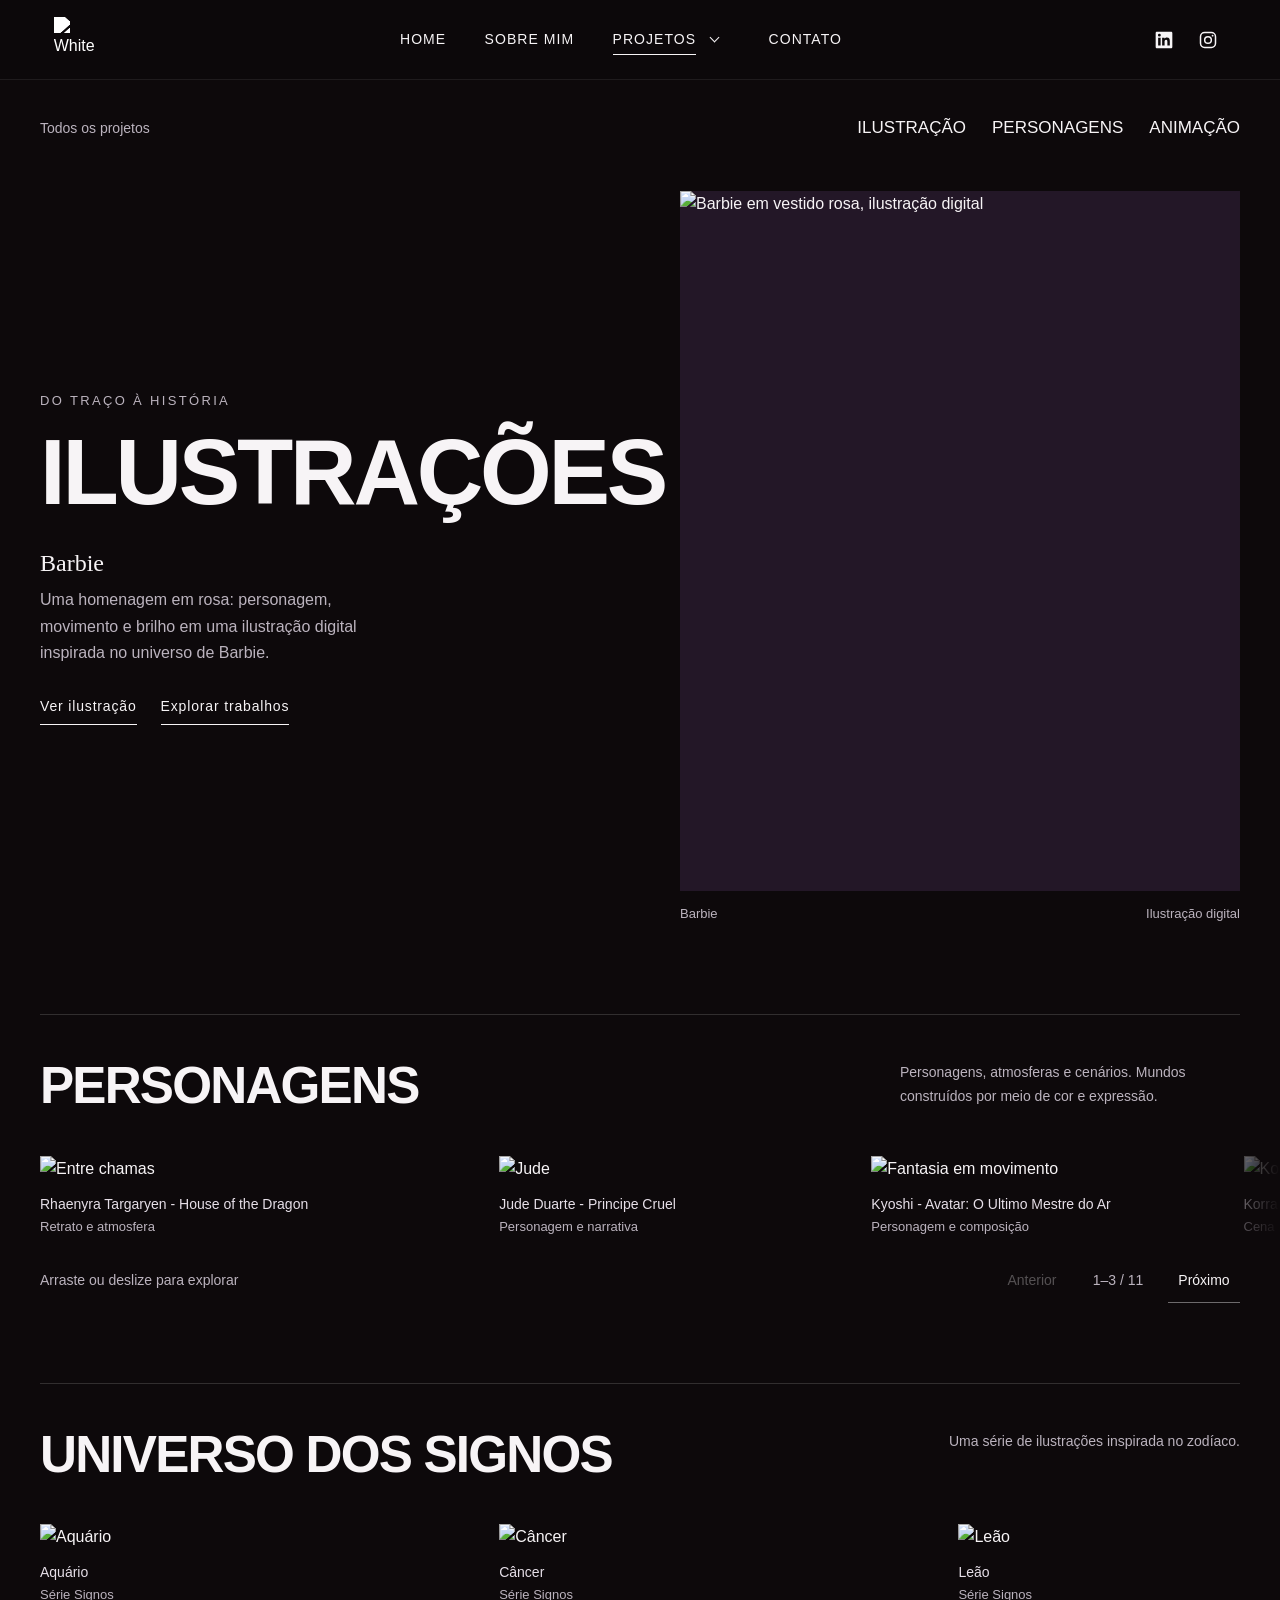
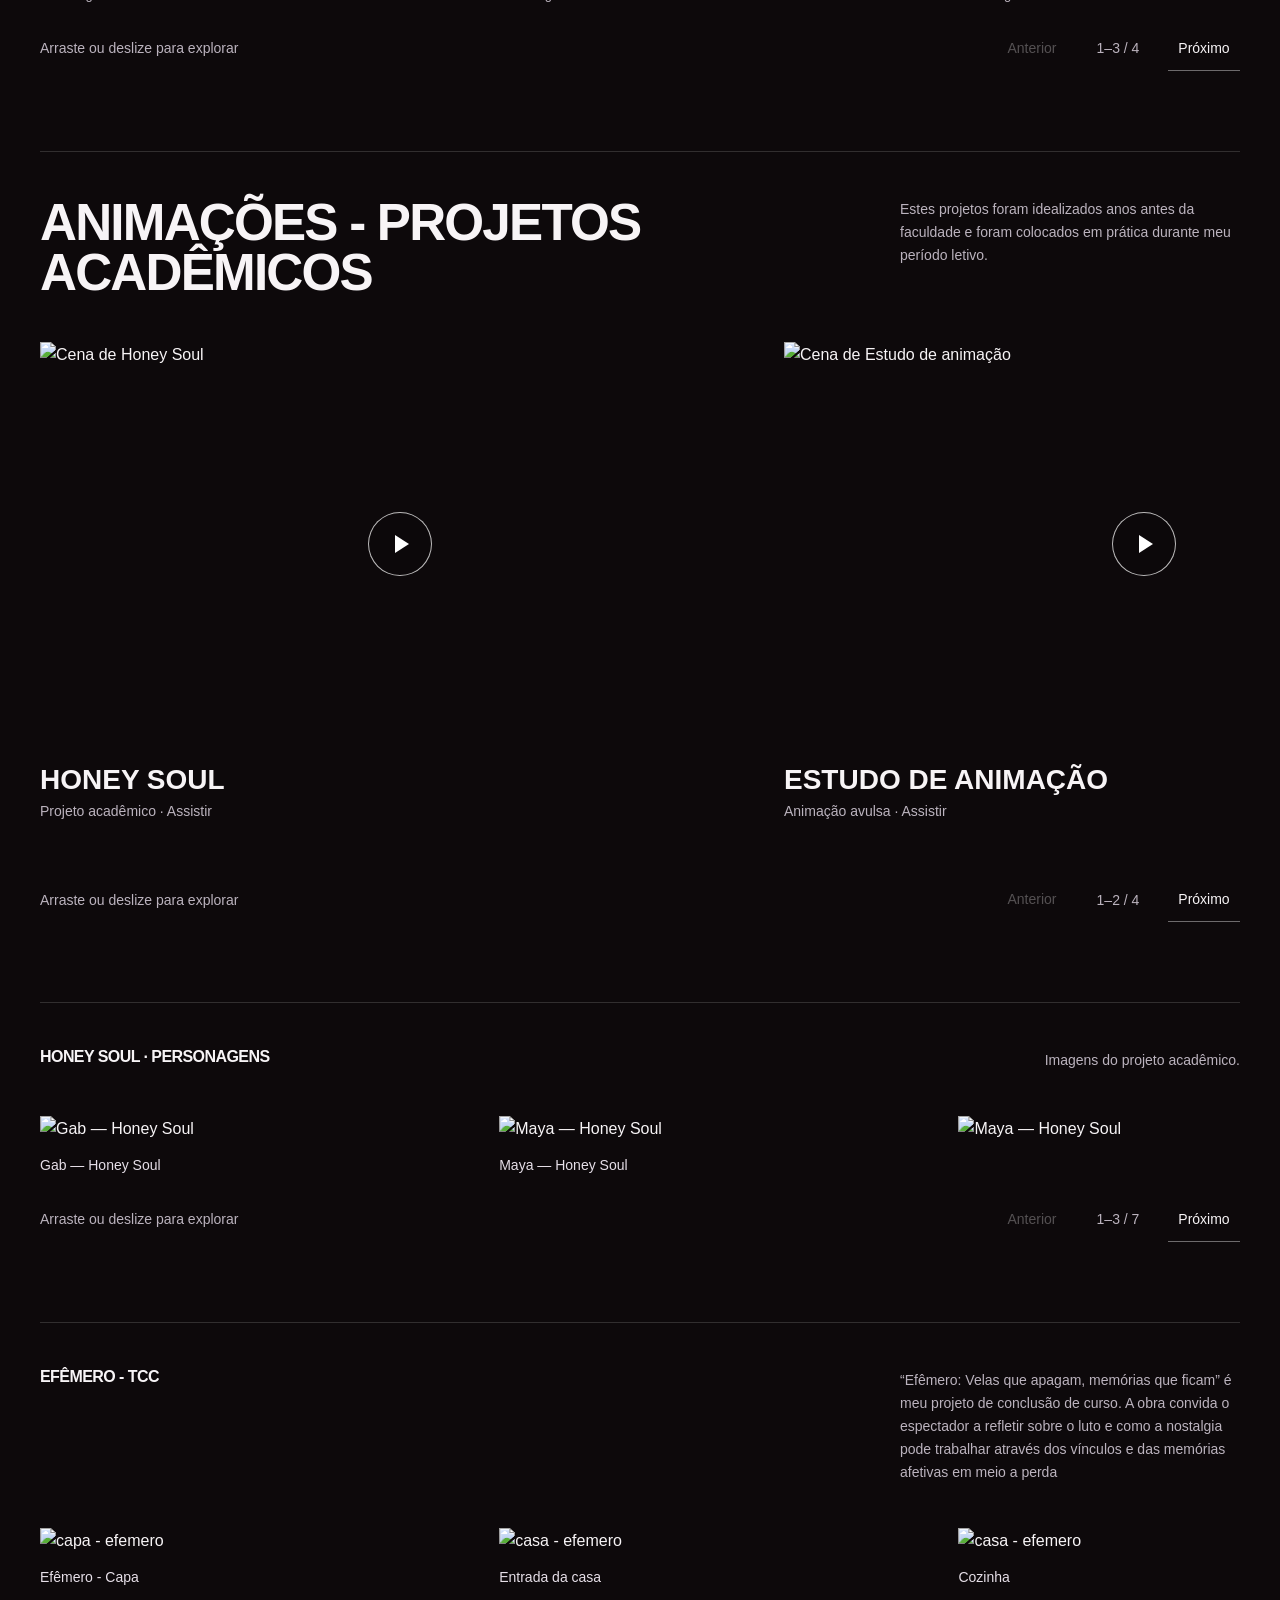
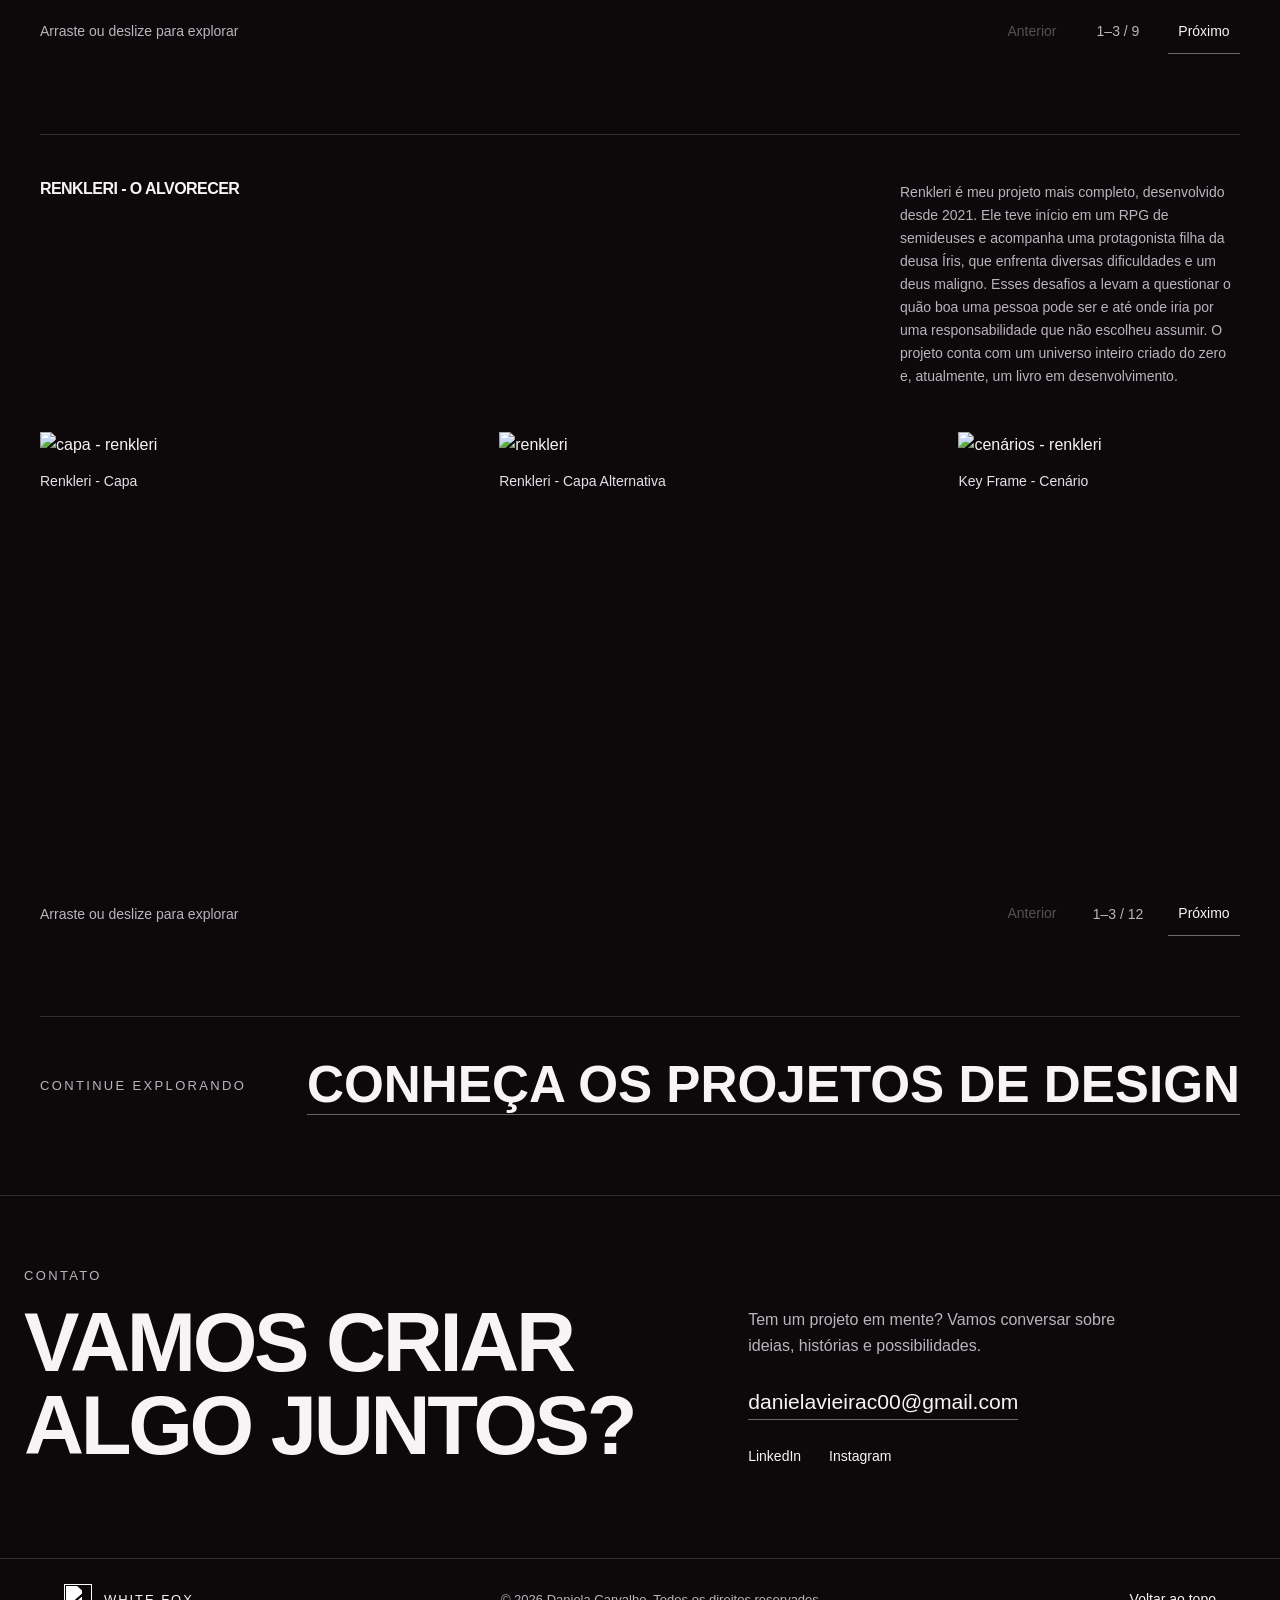
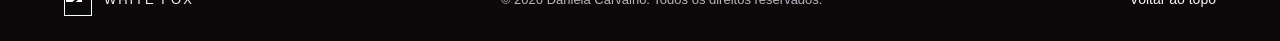
==== pages/projeto1.html @ 8c978ec8 "Add files via upload" ====
<!doctype html>
<html lang="pt-BR">
    <!-- CONFIGURAÇÕES DA PÁGINA -->
    <head>
        <meta charset="UTF-8" />
        <meta name="viewport" content="width=device-width, initial-scale=1" />
        <meta
            name="description"
            content="Ilustrações digitais, concept art, série dos signos e projetos de animação de Daniela Carvalho."
        />
        <meta name="theme-color" content="#0d090b" />
        <title>Ilustrações e animações | Daniela Carvalho — White Fox</title>
        <meta property="og:title" content="Ilustrações e animações | Daniela Carvalho" />
        <meta
            property="og:description"
            content="Ilustrações digitais, concept art, série dos signos e projetos de animação de Daniela Carvalho."
        />
        <meta property="og:type" content="website" />
        <meta property="og:image" content="../assets/img/obra-25.webp" />
        <meta property="og:locale" content="pt_BR" />
        <link rel="icon" href="../assets/icons/fox.png" type="image/png" />
        <link
            rel="preload"
            href="../assets/fonts/display.woff"
            as="font"
            type="font/woff"
            crossorigin
        />
        <link rel="stylesheet" href="../style.css?v=project-menu-1" />
        <script src="../script.js?v=project-menu-1" defer></script>
        <noscript
            ><style>
                .header {
                    opacity: 1;
                    visibility: visible;
                    transform: none;
                }
                @media (max-width: 520px) {
                    .menu-toggle {
                        display: none;
                    }
                    .nav {
                        display: flex;
                        position: static;
                        flex-direction: row;
                        gap: 12px;
                        background: transparent !important;
                        border: 0;
                        padding: 0;
                    }
                    .nav a {
                        font-size: 12px;
                        width: auto;
                    }
                    .social {
                        display: none;
                    }
                }
            </style></noscript
        >
    </head>
    <body class="inner-page" id="top">
        <a href="#main" class="skip-link">Pular para o conteúdo</a>
        <!-- MENU PRINCIPAL -->
        <header class="header visible">
            <a class="logo" href="../index.html#home" aria-label="White Fox — início"
                ><img src="../assets/icons/fox.png" width="42" height="45" alt="White Fox"
            /></a>
            <button class="menu-toggle" aria-controls="main-nav" aria-expanded="false">Menu</button>
            <nav class="nav" id="main-nav" aria-label="Navegação principal">
                <a href="../index.html#home">Home</a><a href="../index.html#sobre">Sobre mim</a>
                <div class="nav-projects">
                    <div class="nav-projects-main">
                        <a href="../index.html#projetos" aria-current="true"
                            >Projetos</a
                        ><button
                            class="projects-toggle"
                            type="button"
                            aria-expanded="false"
                            aria-controls="projects-submenu"
                            aria-label="Páginas de projetos"
                        >
                            <span aria-hidden="true"></span>
                        </button>
                    </div>
                    <div class="projects-submenu" id="projects-submenu" hidden>
                        <a href="../pages/projeto1.html" aria-current="page">Ilustração</a
                        ><a href="../pages/projeto2.html">Design</a
                        ><a href="../pages/projeto3.html">Fotografia</a
                        ><a href="../pages/projeto4.html">Mascotes</a>
                    </div>
                </div>
                <a href="../index.html#contato">Contato</a>
            </nav>
            <div class="social">
                <a
                    href="https://www.linkedin.com/in/daniela-carvalho-a021b6196/"
                    target="_blank"
                    rel="noopener noreferrer"
                    aria-label="LinkedIn de Daniela Carvalho (nova aba)"
                    ><svg viewBox="0 0 24 24" aria-hidden="true">
                        <path
                            d="M20.45 2H3.55C2.69 2 2 2.68 2 3.52v16.96C2 21.32 2.69 22 3.55 22h16.9c.86 0 1.55-.68 1.55-1.52V3.52C22 2.68 21.31 2 20.45 2ZM7.93 18.74H4.98V9.2h2.95v9.54ZM6.45 7.9a1.71 1.71 0 1 1 0-3.42 1.71 1.71 0 0 1 0 3.42ZM19 18.74h-2.95V14.1c0-1.11-.02-2.54-1.55-2.54-1.55 0-1.79 1.21-1.79 2.46v4.72H9.76V9.2h2.83v1.3h.04c.39-.74 1.36-1.53 2.8-1.53 2.99 0 3.55 1.97 3.55 4.53v5.24Z"
                        /></svg></a
                ><a
                    href="https://www.instagram.com/white_foxd/"
                    target="_blank"
                    rel="noopener noreferrer"
                    aria-label="Instagram White Fox (nova aba)"
                    ><svg viewBox="0 0 24 24" aria-hidden="true">
                        <rect
                            x="3"
                            y="3"
                            width="18"
                            height="18"
                            rx="5"
                            fill="none"
                            stroke="currentColor"
                            stroke-width="1.8"
                        />
                        <circle
                            cx="12"
                            cy="12"
                            r="4"
                            fill="none"
                            stroke="currentColor"
                            stroke-width="1.8"
                        />
                        <circle cx="17.5" cy="6.8" r="1.1" /></svg
                ></a>
            </div>
        </header>

        <!-- CONTEÚDO DA PÁGINA -->
        <main id="main">
            <div class="page-shell">
                <div class="page-top">
                    <a class="back-link" href="../index.html#projetos">Todos os projetos</a>
                    <nav class="category-nav" aria-label="Nesta página">
                        <a href="#ilustracoes">Ilustração</a><a href="#concept-art">Personagens</a
                        ><a href="#animacoes">Animação</a>
                    </nav>
                </div>
                <section class="feature" id="ilustracoes" aria-labelledby="illustration-heading">
                    <div class="feature-copy">
                        <p class="eyebrow">Do traço à história</p>
                        <h1 class="display" id="illustration-heading">Ilustrações</h1>
                        <h2>Barbie</h2>
                        <p>
                            Uma homenagem em rosa: personagem, movimento e brilho em uma ilustração
                            digital inspirada no universo de Barbie.
                        </p>
                        <a
                            class="text-link"
                            href="../assets/img/obra-25.webp"
                            data-gallery="featured"
                            data-title="Barbie — Ilustração digital"
                            >Ver ilustração</a
                        ><a class="text-link" href="#concept-art">Explorar trabalhos</a>
                    </div>
                    <div>
                        <a
                            class="feature-art image-link"
                            href="../assets/img/obra-25.webp"
                            data-gallery="featured"
                            data-title="Barbie — Ilustração digital"
                            ><img
                                src="../assets/img/obra-25.webp"
                                alt="Barbie em vestido rosa, ilustração digital"
                                width="1080"
                                height="1350"
                                loading="eager"
                                decoding="async"
                                fetchpriority="high"
                        /></a>
                        <p class="feature-caption">
                            <span>Barbie</span><span>Ilustração digital</span>
                        </p>
                    </div>
                </section>
                <section class="work-section" id="concept-art" aria-labelledby="concept-heading">
                    <div class="section-header">
                        <h2 class="display" id="concept-heading">Personagens</h2>
                        <p>
                            Personagens, atmosferas e cenários. Mundos construídos por meio de cor e
                            expressão.
                        </p>
                    </div>
                    <div class="art-grid">
                        <figure class="art-card">
                            <a
                                class="image-link"
                                href="../assets/img/obra-24.webp"
                                data-gallery="concept"
                                data-title="Entre chamas"
                                ><img
                                    src="../assets/img/obra-24.webp"
                                    alt="Entre chamas"
                                    width="1440"
                                    height="1440"
                                    loading="lazy"
                                    decoding="async"
                            /></a>
                            <figcaption>Rhaenyra Targaryen - House of the Dragon <span>Retrato e atmosfera</span></figcaption>
                        </figure>
                        <figure class="art-card">
                            <a
                                class="image-link"
                                href="../assets/img/obra-23.webp"
                                data-gallery="concept"
                                data-title="Jude"
                                ><img
                                    src="../assets/img/obra-23.webp"
                                    alt="Jude"
                                    width="1080"
                                    height="1350"
                                    loading="lazy"
                                    decoding="async"
                            /></a>
                            <figcaption>Jude Duarte - Principe Cruel<span>Personagem e narrativa</span></figcaption>
                        </figure>
                        <figure class="art-card">
                            <a
                                class="image-link"
                                href="../assets/img/obra-30.webp"
                                data-gallery="concept"
                                data-title="Fantasia em movimento"
                                ><img
                                    src="../assets/img/obra-30.webp"
                                    alt="Fantasia em movimento"
                                    width="1080"
                                    height="1350"
                                    loading="lazy"
                                    decoding="async"
                            /></a>
                            <figcaption>
                                Kyoshi - Avatar: O Ultimo Mestre do Ar<span>Personagem e composição</span>
                            </figcaption>
                        </figure>
                        <figure class="art-card">
                            <a
                                class="image-link"
                                href="../assets/img/obra-27.webp"
                                data-gallery="concept"
                                data-title="Korra"
                                ><img
                                    src="../assets/img/obra-27.webp"
                                    alt="Korra"
                                    width="2048"
                                    height="2048"
                                    loading="lazy"
                                    decoding="async"
                            /></a>
                            <figcaption>Korra - A Lenda de Korra<span>Cena e expressão</span></figcaption>
                        </figure>
                        <figure class="art-card">
                            <a
                                class="image-link"
                                href="../assets/img/obra-18.webp"
                                data-gallery="drawings"
                                data-title="Luz entre nuvens"
                                ><img
                                    src="../assets/img/obra-18.webp"
                                    alt="Luz entre nuvens"
                                    width="2480"
                                    height="3508"
                                    loading="lazy"
                                    decoding="async"
                            /></a>
                            <figcaption>Luz<span>Ilustração digital</span></figcaption>
                        </figure>
                        <figure class="art-card">
                            <a
                                class="image-link"
                                href="../assets/img/obra-19.webp"
                                data-gallery="drawings"
                                data-title="Guerreira"
                                ><img
                                    src="../assets/img/obra-19.webp"
                                    alt="Guerreira"
                                    width="1179"
                                    height="1166"
                                    loading="lazy"
                                    decoding="async"
                            /></a>
                            <figcaption>Luna<span>Ilustração digital</span></figcaption>
                        </figure>
                        <figure class="art-card">
                            <a
                                class="image-link"
                                href="../assets/img/obra-20.webp"
                                data-gallery="drawings"
                                data-title="Cores em movimento"
                                ><img
                                    src="../assets/img/obra-20.webp"
                                    alt="Cores em movimento"
                                    width="1378"
                                    height="2039"
                                    loading="lazy"
                                    decoding="async"
                            /></a>
                            <figcaption>
                                Luna - Variação<span>Ilustração digital</span>
                            </figcaption>
                        </figure>
                        </figure>
                        <figure class="art-card">
                            <a
                                class="image-link"
                                href="../assets/img/obra-22.webp"
                                data-gallery="drawings"
                                data-title="Encontro de personagens"
                                ><img
                                    src="../assets/img/obra-22.webp"
                                    alt="Encontro de personagens"
                                    width="1080"
                                    height="1350"
                                    loading="lazy"
                                    decoding="async"
                            /></a>
                            <figcaption>
                                Universo Pokemon<span>Ilustração digital</span>
                            </figcaption>
                        </figure>
                        <figure class="art-card">
                            <a
                                class="image-link"
                                href="../assets/img/obra-26.webp"
                                data-gallery="drawings"
                                data-title="Retrato em fantasia"
                                ><img
                                    src="../assets/img/obra-26.webp"
                                    alt="Retrato em fantasia"
                                    width="2480"
                                    height="3508"
                                    loading="lazy"
                                    decoding="async"
                            /></a>
                            <figcaption>
                                Capa para livro<span>Ilustração digital</span>
                            </figcaption>
                        </figure>
                        <figure class="art-card">
                            <a
                                class="image-link"
                                href="../assets/img/obra-28.webp"
                                data-gallery="drawings"
                                data-title="Miguel"
                                ><img
                                    src="../assets/img/obra-28.webp"
                                    alt="Miguel"
                                    width="1080"
                                    height="1350"
                                    loading="lazy"
                                    decoding="async"
                            /></a>
                            <figcaption>Miguel Ohara - SpiderVerse<span>Ilustração digital</span></figcaption>
                        </figure>
                        <figure class="art-card">
                            <a
                                class="image-link"
                                href="../assets/img/obra-29.webp"
                                data-gallery="drawings"
                                data-title="Punk"
                                ><img
                                    src="../assets/img/obra-29.webp"
                                    alt="Punk"
                                    width="1080"
                                    height="1350"
                                    loading="lazy"
                                    decoding="async"
                            /></a>
                            <figcaption>Spider-Punk - SpiderVerse<span>Ilustração digital</span></figcaption>
                        </figure>
                    </div>
                </section>
                <section class="work-section" aria-labelledby="signs-heading">
                    <div class="section-header">
                        <h2 class="display" id="signs-heading">Universo dos signos</h2>
                        <p>Uma série de ilustrações inspirada no zodíaco.</p>
                    </div>
                    <div class="art-grid">
                        <figure class="art-card">
                            <a
                                class="image-link"
                                href="../assets/img/obra-54.webp"
                                data-gallery="signs"
                                data-title="Aquário"
                                ><img
                                    src="../assets/img/obra-54.webp"
                                    alt="Aquário"
                                    width="2048"
                                    height="2048"
                                    loading="lazy"
                                    decoding="async"
                            /></a>
                            <figcaption>Aquário<span>Série Signos</span></figcaption>
                        </figure>
                        <figure class="art-card">
                            <a
                                class="image-link"
                                href="../assets/img/obra-55.webp"
                                data-gallery="signs"
                                data-title="Câncer"
                                ><img
                                    src="../assets/img/obra-55.webp"
                                    alt="Câncer"
                                    width="2048"
                                    height="2048"
                                    loading="lazy"
                                    decoding="async"
                            /></a>
                            <figcaption>Câncer<span>Série Signos</span></figcaption>
                        </figure>
                        <figure class="art-card">
                            <a
                                class="image-link"
                                href="../assets/img/obra-56.webp"
                                data-gallery="signs"
                                data-title="Leão"
                                ><img
                                    src="../assets/img/obra-56.webp"
                                    alt="Leão"
                                    width="2048"
                                    height="2048"
                                    loading="lazy"
                                    decoding="async"
                            /></a>
                            <figcaption>Leão<span>Série Signos</span></figcaption>
                        </figure>
                        <figure class="art-card">
                            <a
                                class="image-link"
                                href="../assets/img/obra-57.webp"
                                data-gallery="signs"
                                data-title="Virgem"
                                ><img
                                    src="../assets/img/obra-57.webp"
                                    alt="Virgem"
                                    width="1024"
                                    height="1024"
                                    loading="lazy"
                                    decoding="async"
                            /></a>
                            <figcaption>Virgem<span>Série Signos</span></figcaption>
                        </figure>
                    </div>
                </section>
                <section class="work-section" id="animacoes" aria-labelledby="animation-heading">
                    <div class="section-header">
                        <h2 class="display" id="animation-heading">Animações - Projetos acadêmicos</h2>
                        <p>Estes projetos foram idealizados anos antes da faculdade e foram colocados em prática
                        durante meu período letivo.</p>
                    </div>
                    <div class="video-grid">
                        <a
                            class="video-card"
                            href="../assets/video/honey-soul.mp4"
                            data-gallery="animations"
                            data-type="video"
                            data-title="Honey Soul"
                            data-poster="../assets/img/honey-soul.webp"
                            ><div class="video-thumb">
                                <img
                                    src="../assets/img/honey-soul.webp"
                                    alt="Cena de Honey Soul"
                                    loading="lazy"
                                    width="1000"
                                    height="562"
                                /><span class="play-icon" aria-hidden="true"></span>
                            </div>
                            <h3>Honey Soul</h3>
                            <p>Projeto acadêmico · Assistir</p></a
                        ><a
                            class="video-card"
                            href="../assets/video/estudo-animacao.mp4"
                            data-gallery="animations"
                            data-type="video"
                            data-title="Estudo de animação"
                            data-poster="../assets/img/estudo-animacao.webp"
                            ><div class="video-thumb">
                                <img
                                    src="../assets/img/estudo-animacao.webp"
                                    alt="Cena de Estudo de animação"
                                    loading="lazy"
                                    width="1000"
                                    height="1000"
                                /><span class="play-icon" aria-hidden="true"></span>
                            </div>
                            <h3>Estudo de animação</h3>
                            <p>Animação avulsa · Assistir</p></a
                        ><a
                            class="video-card"
                            href="../assets/video/renkleri.mp4"
                            data-gallery="animations"
                            data-type="video"
                            data-title="Renkleri"
                            data-poster="../assets/img/renkleri.webp"
                            ><div class="video-thumb">
                                <img
                                    src="../assets/img/renkleri.webp"
                                    alt="Cena de Renkleri"
                                    loading="lazy"
                                    width="1000"
                                    height="562"
                                /><span class="play-icon" aria-hidden="true"></span>
                            </div>
                            <h3>Renkleri - O Alvorecer</h3>
                            <p>Projeto acadêmico · Assistir</p></a
                        ><a
                           class="video-card"
                            href="../assets/video/Efemero.mp4"
                            data-gallery="animations"
                            data-type="video"
                            data-title="Renkleri"
                            data-poster="../assets/img/CAPA.png"
                            ><div class="video-thumb">
                                <img
                                    src="../assets/img/CAPA.png"
                                    alt="Capa Efemero"
                                    loading="lazy"
                                    width="1000"
                                    height="562"
                                /><span class="play-icon" aria-hidden="true"></span>
                            </div>
                            <h3>Efêmero - Velas que apagam, memórias que ficam.</h3>
                            <p>Projeto acadêmico - TCC · Assistir</p></a

                    </div>
                </section>
                <section class="work-section" aria-labelledby="honey-heading">
                    <div class="section-header">
                        <h class="display" id="honey-heading">Honey Soul · Personagens</h>
                        <p>Imagens do projeto acadêmico.</p>
                    </div>
                    <div class="art-grid sheets">
                        <figure class="art-card">
                            <a
                                class="image-link"
                                href="../assets/img/obra-52.webp"
                                data-gallery="honey"
                                data-title="Gab — Honey Soul"
                                ><img
                                    src="../assets/img/obra-52.webp"
                                    alt="Gab — Honey Soul"
                                    width="1024"
                                    height="1024"
                                    loading="lazy"
                                    decoding="async"
                            /></a>
                            <figcaption>Gab — Honey Soul</figcaption>
                        </figure>
                        <figure class="art-card">
                            <a
                                class="image-link"
                                href="../assets/img/obra-53.webp"
                                data-gallery="honey"
                                data-title="Maya — Honey Soul"
                                ><img
                                    src="../assets/img/obra-53.webp"
                                    alt="Maya — Honey Soul"
                                    width="1024"
                                    height="1024"
                                    loading="lazy"
                                    decoding="async"
                            /></a>
                            <figcaption>Maya — Honey Soul</figcaption>
                        </figure class="art-card">
                            <a
                                class="image-link"
                                href="../assets/img/gab_trem.gif"
                                data-gallery="honey"
                                data-title="Maya — Honey Soul"
                                ><img
                                    src="../assets/img/gab_trem.gif"
                                    alt="Maya — Honey Soul"
                                    width="1024"
                                    height="1024"
                                    loading="lazy"
                                    decoding="async"
                            /></a>
                        </figure>
                        </figure class="art-card">
                            <a
                                class="image-link"
                                href="../assets/img/gab_trem2.gif"
                                data-gallery="honey"
                                data-title="Maya — Honey Soul"
                                ><img
                                    src="../assets/img/gab_trem2.gif"
                                    alt="Maya — Honey Soul"
                                    width="1024"
                                    height="1024"
                                    loading="lazy"
                                    decoding="async"
                            /></a>
                        </figure>
                        </figure class="art-card">
                            <a
                                class="image-link"
                                href="../assets/img/maya_trem.gif"
                                data-gallery="honey"
                                data-title="Maya — Honey Soul"
                                ><img
                                    src="../assets/img/maya_trem.gif"
                                    alt="Maya — Honey Soul"
                                    width="1024"
                                    height="1024"
                                    loading="lazy"
                                    decoding="async"
                            /></a>
                        </figure></figure class="art-card">
                            <a
                                class="image-link"
                                href="../assets/img/maya_lineart.png"
                                data-gallery="honey"
                                data-title="Maya — Honey Soul"
                                ><img
                                    src="../assets/img/maya_lineart.png"
                                    alt="Maya — Honey Soul"
                                    width="1024"
                                    height="1024"
                                    loading="lazy"
                                    decoding="async"
                            /></a>
                        </figure>
                        </figure class="art-card">
                            <a
                                class="image-link"
                                href="../assets/img/gab_lineart.png"
                                data-gallery="honey"
                                data-title="Maya — Honey Soul"
                                ><img
                                    src="../assets/img/gab_lineart.png"
                                    alt="Maya — Honey Soul"
                                    width="1024"
                                    height="1024"
                                    loading="lazy"
                                    decoding="async"
                            /></a>
                        </figure>

                    </div>
                </section>
                <section class="work-section" aria-labelledby="honey-heading">
                    <div class="section-header">
                        <h class="display" id="honey-heading">Efêmero - TCC</h>
                        <p>“Efêmero: Velas que apagam, memórias que ficam” é meu projeto de
                             conclusão de curso. A obra convida o espectador a refletir sobre o luto e como a nostalgia pode trabalhar através dos vínculos e das memórias afetivas em meio a perda
                        </p>
                    </div>
                    <div class="art-grid sheets">
                        <figure class="art-card">
                            <a
                                class="image-link"
                                href="../assets/img/CAPA.png"
                                data-gallery="efemero"
                                data-title="capa - efemero"
                                ><img
                                    src="../assets/img/CAPA.png"
                                    alt="capa - efemero"
                                    width="1024"
                                    height="1024"
                                    loading="lazy"
                                    decoding="async"
                            /></a>
                            <figcaption>Efêmero - Capa</figcaption>
                        </figure>
                        <figure class="art-card">
                            <a
                                class="image-link"
                                href="../assets/img/casa1.png"
                                data-gallery="efemero"
                                data-title="casa - efemero"
                                ><img
                                    src="../assets/img/casa1.png"
                                    alt="casa - efemero"
                                    width="1024"
                                    height="1024"
                                    loading="lazy"
                                    decoding="async"
                            /></a>
                            <figcaption>Entrada da casa</figcaption>
                        </figure>

                        <figure class="art-card">
                            <a
                                class="image-link"
                                href="../assets/img/casa2.png"
                                data-gallery="efemero"
                                data-title="casa - efemero"
                                ><img
                                    src="../assets/img/casa2.png"
                                    alt="casa - efemero"
                                    width="1024"
                                    height="1024"
                                    loading="lazy"
                                    decoding="async"
                            /></a>
                            <figcaption>Cozinha</figcaption>
                        </figure>

                        <figure class="art-card">
                            <a
                                class="image-link"
                                href="../assets/img/casa3.png"
                                data-gallery="efemero"
                                data-title="casa - efemero"
                                ><img
                                    src="../assets/img/casa3.png"
                                    alt="casa - efemero"
                                    width="1024"
                                    height="1024"
                                    loading="lazy"
                                    decoding="async"
                            /></a>
                            <figcaption>Festa de aniversário</figcaption>
                        </figure>
                        <figure class="art-card">
                            <a
                                class="image-link"
                                href="../assets/img/efemero1.png"
                                data-gallery="efemero"
                                data-title="perso - efemero"
                                ><img
                                    src="../assets/img/efemero1.png"
                                    alt="perso - efemero"
                                    width="1024"
                                    height="1024"
                                    loading="lazy"
                                    decoding="async"
                            /></a>
                            <figcaption>Protagonista aos 4 anos</figcaption>
                        </figure>
                        <figure class="art-card">
                            <a
                                class="image-link"
                                href="../assets/img/efemero3.png"
                                data-gallery="efemero"
                                data-title="perso - efemero"
                                ><img
                                    src="../assets/img/efemero3.png"
                                    alt="perso - efemero"
                                    width="1024"
                                    height="1024"
                                    loading="lazy"
                                    decoding="async"
                            /></a>
                            <figcaption>Protagonista aos 16 anos</figcaption>
                        </figure>
                        <figure class="art-card">
                            <a
                                class="image-link"
                                href="../assets/img/efemero2.png"
                                data-gallery="efemero"
                                data-title="perso - efemero"
                                ><img
                                    src="../assets/img/efemero2.png"
                                    alt="perso - efemero"
                                    width="1024"
                                    height="1024"
                                    loading="lazy"
                                    decoding="async"
                            /></a>
                            <figcaption>Protagonista aos 28 anos</figcaption>
                        </figure>
                        <figure class="art-card">
                            <a
                                class="image-link"
                                href="../assets/img/efemero4.png"
                                data-gallery="efemero"
                                data-title="perso - efemero"
                                ><img
                                    src="../assets/img/efemero4.png"
                                    alt="perso - efemero"
                                    width="1024"
                                    height="1024"
                                    loading="lazy"
                                    decoding="async"
                            /></a>
                            <figcaption>Mãe do protagonista</figcaption>
                        </figure>
                        <figure class="art-card">
                            <a
                                class="image-link"
                                href="../assets/img/efemero5.png"
                                data-gallery="efemero"
                                data-title="perso - efemero"
                                ><img
                                    src="../assets/img/efemero5.png"
                                    alt="perso - efemero"
                                    width="1024"
                                    height="1024"
                                    loading="lazy"
                                    decoding="async"
                            /></a>
                            <figcaption>Esposa e filha do protagonista</figcaption>
                        </figure>

                    </div>
                </section>
                <section class="work-section" aria-labelledby="honey-heading">
                    <div class="section-header">
                        <h class="display" id="honey-heading">Renkleri -  O Alvorecer</h>
                        <p>Renkleri é meu projeto mais completo, desenvolvido desde 2021. Ele teve início em um RPG de semideuses e acompanha uma protagonista
                             filha da deusa Íris, que enfrenta diversas dificuldades e um deus maligno. Esses desafios a levam a questionar o quão boa uma
                             pessoa pode ser e até onde iria por uma responsabilidade que não escolheu assumir.
                             O projeto conta com um universo inteiro criado do zero e, atualmente, um livro em desenvolvimento.</p>
                    </div>
                    <div class="art-grid sheets">
                        <figure class="art-card">
                            <a
                                class="image-link"
                                href="../assets/img/renkleri_capa2.jpeg"
                                data-gallery="renkleri"
                                data-title="capa - renkleri"
                                ><img
                                    src="../assets/img/renkleri_capa2.jpeg"
                                    alt="capa - renkleri"
                                    width="1024"
                                    height="1024"
                                    loading="lazy"
                                    decoding="async"
                            /></a>
                            <figcaption>Renkleri - Capa</figcaption>
                        </figure>
                        <figure class="art-card">
                            <a
                                class="image-link"
                                href="../assets/img/renkleri_capa.jpeg"
                                data-gallery="renkleri"
                                data-title="casa - efemero"
                                ><img
                                    src="../assets/img/renkleri_capa.jpeg"
                                    alt="renkleri"
                                    width="1024"
                                    height="1024"
                                    loading="lazy"
                                    decoding="async"
                            /></a>
                            <figcaption>Renkleri - Capa Alternativa</figcaption>
                        </figure>

                        <figure class="art-card">
                            <a
                                class="image-link"
                                href="../assets/img/hyperion.png"
                                data-gallery="renkleri"
                                data-title="cenários - renkleri"
                                ><img
                                    src="../assets/img/hyperion.png"
                                    alt="cenários - renkleri"
                                    width="1024"
                                    height="1024"
                                    loading="lazy"
                                    decoding="async"
                            /></a>
                            <figcaption>Key Frame - Cenário</figcaption>
                        </figure>

                        <figure class="art-card">
                            <a
                                class="image-link"
                                href="../assets/img/montanhas.png"
                                data-gallery="cenários - renkleri"
                                data-title="casa - efemero"
                                ><img
                                    src="../assets/img/montanhas.png"
                                    alt="cenários - renkleri"
                                    width="1024"
                                    height="1024"
                                    loading="lazy"
                                    decoding="async"
                            /></a>
                            <figcaption>Key Frame - Cenário</figcaption>
                        </figure>
                        <figure class="art-card">
                            <a
                                class="image-link"
                                href="../assets/img/hyperion_arvore.png"
                                data-gallery="renkelri"
                                data-title="cenários - renkleri"
                                ><img
                                    src="../assets/img/hyperion_arvore.png"
                                    alt="cenários - renkleri"
                                    width="1024"
                                    height="1024"
                                    loading="lazy"
                                    decoding="async"
                            /></a>
                            <figcaption>Hyperion, a Cequoia - Renkleri</figcaption>
                        </figure>
                        <figure class="art-card">
                            <a
                                class="image-link"
                                href="../assets/img/luna_poses.jpeg"
                                data-gallery="renkleri"
                                data-title="dragao - renkleri"
                                ><img
                                    src="../assets/img/luna_poses.jpeg"
                                    alt="dragao - renkleri"
                                    width="1024"
                                    height="1024"
                                    loading="lazy"
                                    decoding="async"
                            /></a>
                            <figcaption>Prova de Fogo - Renkleri</figcaption>
                            </figure>
                        <figure class="art-card">
                            <a
                                class="video-card"
                                href="../assets/video/luna1_frame.mp4"
                                data-gallery="animations"
                                data-type="video"
                                data-title="Renkleri"
                                data-poster="../assets/img/luna1_frame.mp4"
                                ><div class="video-thumb">
                                    <img
                                        src="../assets/img/luna1_frame.png"
                                        alt="Capa Luna"
                                        loading="lazy"
                                        width="1000"
                                        height="562"
                                    /><span class="play-icon" aria-hidden="true"></span>
                                </div></a>
                            <figcaption>Key Frame - Luna</figcaption>
                        </figure>
                        <figure class="art-card">
                            <a
                                class="video-card"
                                href="../assets/video/noah1_frame.mp4"
                                data-gallery="animations"
                                data-type="video"
                                data-title="Renkleri"
                                data-poster="../assets/img/noah1_frame.mp4"
                                ><div class="video-thumb">
                                    <img
                                        src="../assets/img/noah1_frame.png"
                                        alt="Capa Luna"
                                        loading="lazy"
                                        width="1000"
                                        height="562"
                                    /><span class="play-icon" aria-hidden="true"></span>
                                </div></a>
                            <figcaption>Key Frame - Noah</figcaption>
                        </figure>
                        <figure class="art-card">
                            <a
                                class="video-card"
                                href="../assets/video/luna2_frame.mp4"
                                data-gallery="animations"
                                data-type="video"
                                data-title="Renkleri"
                                data-poster="../assets/img/luna2_frame.mp4"
                                ><div class="video-thumb">
                                    <img
                                        src="../assets/img/luna2_frame.png"
                                        alt="Capa Luna"
                                        loading="lazy"
                                        width="1000"
                                        height="562"
                                    /><span class="play-icon" aria-hidden="true"></span>
                                </div></a>
                            <figcaption>Key Frame - Kai</figcaption>
                        </figure>
                        <figure class="art-card">
                            <a
                                class="video-card"
                                href="../assets/video/maya_frame.mp4"
                                data-gallery="animations"
                                data-type="video"
                                data-title="Key Frame - Kai"
                                data-poster="../assets/img/chapeu_frame.png"
                                ><div class="video-thumb">
                                    <img
                                        src="../assets/img/chapeu_frame.png"
                                        alt="Capa de Key Frame - Kai"
                                        loading="lazy"
                                        width="1000"
                                        height="562"
                                    /><span class="play-icon" aria-hidden="true"></span>
                                </div></a>
                            <figcaption>Key Frame - Kai</figcaption>
                        </figure>
                        <figure class="art-card">
                            <a
                                class="video-card"
                                href="../assets/video/noah_luna_frame.mp4"
                                data-gallery="animations"
                                data-type="video"
                                data-title="Key Frame - Kai"
                                data-poster="../assets/img/noah_luna_frame.png"
                                ><div class="video-thumb">
                                    <img
                                        src="../assets/img/noah_luna_frame.png"
                                        alt="Capa de Key Frame - Kai"
                                        loading="lazy"
                                        width="1000"
                                        height="562"
                                    /><span class="play-icon" aria-hidden="true"></span>
                                </div></a>
                            <figcaption>Key Frame - Kai</figcaption>
                        </figure>
                        <figure class="art-card">
                            <a
                                class="video-card"
                                href="../assets/video/kai_frame.mp4"
                                data-gallery="animations"
                                data-type="video"
                                data-title="Renkleri"
                                data-poster="../assets/img/kai_frame.mp4"
                                ><div class="video-thumb">
                                    <img
                                        src="../assets/img/kai1_frame.png"
                                        alt="Capa Luna"
                                        loading="lazy"
                                        width="1000"
                                        height="562"
                                    /><span class="play-icon" aria-hidden="true"></span>
                                </div></a>
                            <figcaption>Key Frame - Kai</figcaption>
                        </figure>

                    </div>
                </section>
                <div class="next-project">
                    <p class="eyebrow">Continue explorando</p>
                    <a href="projeto2.html">Conheça os projetos de design</a>
                </div>
            </div>
            <!-- CONTATO -->
            <section class="contato" id="contato" aria-labelledby="contact-heading">
                <div class="contato-content">
                    <div>
                        <p class="eyebrow">Contato</p>
                        <h2 id="contact-heading">
                            Vamos criar<br />
                            algo juntos?
                        </h2>
                    </div>
                    <div class="contact-details">
                        <p>
                            Tem um projeto em mente? Vamos conversar sobre ideias, histórias e
                            possibilidades.
                        </p>
                        <a class="contact-email" href="mailto:danielavieirac00@gmail.com"
                            >danielavieirac00@gmail.com</a
                        >
                        <div class="contato-social">
                            <a
                                href="https://www.linkedin.com/in/daniela-carvalho-a021b6196/"
                                target="_blank"
                                rel="noopener noreferrer"
                                >LinkedIn</a
                            ><a
                                href="https://www.instagram.com/white_foxd/"
                                target="_blank"
                                rel="noopener noreferrer"
                                >Instagram</a
                            >
                        </div>
                    </div>
                </div>
            </section>
        </main>
        <!-- RODAPÉ -->
        <footer class="footer">
            <div class="footer-content">
                <a class="footer-brand" href="../index.html#home"
                    ><img src="../assets/icons/fox.png" alt="" width="28" height="32" /><span
                        >WHITE FOX</span
                    ></a
                >
                <p class="footer-copy">© 2026 Daniela Carvalho. Todos os direitos reservados.</p>
                <a class="back-top" href="#top">Voltar ao topo</a>
            </div>
        </footer>
        <!-- VISUALIZADOR DE IMAGENS E VÍDEOS -->
        <dialog class="viewer" id="media-viewer" aria-labelledby="viewer-title">
            <div class="viewer-bar">
                <h2 class="viewer-title" id="viewer-title"></h2>
                <button class="viewer-close" aria-label="Fechar visualizador" autofocus>×</button>
            </div>
            <div class="viewer-stage">
                <p class="viewer-loading" role="status" hidden>Preparando o vídeo…</p>
                <div class="viewer-error" role="alert" hidden>
                    <p>Não foi possível carregar o vídeo.</p>
                    <a class="text-link" target="_blank" rel="noopener">Abrir vídeo</a
                    ><button class="text-link viewer-retry" type="button">Tentar novamente</button>
                </div>
                <img alt="" hidden /><video
                    controls
                    playsinline
                    preload="auto"
                    hidden
                    aria-label="Reprodução da animação"
                ></video>
            </div>
            <div class="viewer-bottom">
                <button class="viewer-prev">Anterior</button
                ><span class="viewer-count" aria-live="polite"></span
                ><button class="viewer-next">Próximo</button>
            </div>
        </dialog>
    </body>
</html>
---- style.css ----
/* WHITE FOX — Daniela Carvalho. Estilos compartilhados por todas as páginas. */
@font-face {
    font-family: Fox Display;
    src: url("assets/fonts/display.woff") format("woff");
    font-style: normal;
    font-weight: 700;
    font-display: swap;
}

/* CORES E CONFIGURAÇÕES GERAIS */
:root {
    --bg: #0d090b;
    --ink: #f7f4f6;
    --muted: #bbb3be;
    --line: #ffffff26;
    --purple: #a545d4;
    --header: 80px;
    --display: "Fox Display", Impact, "Arial Narrow", sans-serif;
}
* {
    box-sizing: border-box;
    margin: 0;
    padding: 0;
}
html {
    scroll-behavior: smooth;
}
section[id] {
    scroll-margin-top: calc(var(--header) + 20px);
}
.render-filters {
    position: absolute;
    pointer-events: none;
    overflow: hidden;
}
body {
    background: var(--bg);
    color: var(--ink);
    font:
        16px/1.65 Arial,
        Helvetica,
        sans-serif;
    -webkit-font-smoothing: antialiased;
}
body.home-page {
    background-image: url("assets/img/obra-60.webp");
    background-size: 100% auto;
    background-repeat: repeat-y;
}
img,
video {
    display: block;
    max-width: 100%;
}
img {
    height: auto;
}
a {
    color: inherit;
    text-decoration: none;
}
button {
    border: 0;
    background: none;
    font: inherit;
    color: inherit;
    cursor: pointer;
}
button,
a {
    -webkit-tap-highlight-color: transparent;
}
button:disabled {
    cursor: default;
    opacity: 0.35;
}
::selection {
    background: #a545d4;
    color: #fff;
}
:focus-visible {
    outline: 2px solid #d7a5f4;
    outline-offset: 6px;
}
[hidden] {
    display: none !important;
}
.skip-link {
    position: fixed;
    top: 12px;
    left: 12px;
    padding: 12px 20px;
    z-index: 1000;
    background: #fff;
    color: #111;
    transform: translateY(-150%);
}
.skip-link:focus {
    transform: none;
}
.eyebrow {
    text-transform: uppercase;
    font-size: 13px;
    letter-spacing: 0.18em;
    line-height: 1.5;
    color: var(--muted);
}
.display {
    font-family: var(--display);
    font-weight: 700;
    text-transform: uppercase;
    line-height: 0.98;
    letter-spacing: -0.035em;
}
.text-link {
    display: inline-block;
    padding: 6px 0;
    border-bottom: 1px solid currentColor;
    font-size: 14px;
    letter-spacing: 0.06em;
    transition: color 0.2s;
}
.text-link:hover {
    color: #d7a5f4;
}

/* MENU PRINCIPAL E SUBMENU */
.header {
    height: var(--header);
    display: flex;
    align-items: center;
    justify-content: space-between;
    padding: 0 clamp(24px, 4.2vw, 72px);
    gap: 24px;
    z-index: 100;
    position: fixed;
    inset: 0 0 auto;
    background: #0d090bf2;
    border-bottom: 1px solid #ffffff14;
    backdrop-filter: blur(16px);
    opacity: 0;
    visibility: hidden;
    transform: translateY(-12px);
    transition:
        opacity 0.3s,
        transform 0.3s,
        visibility 0.3s;
}
.header.visible {
    opacity: 1;
    visibility: visible;
    transform: none;
}
.logo {
    display: flex;
    align-items: center;
    flex-shrink: 0;
}
.logo img {
    width: 42px;
    height: 45px;
    object-fit: contain;
}
.header .logo img,
.footer-brand img {
    filter: brightness(0) invert(1);
}
.nav {
    display: flex;
    gap: clamp(20px, 3vw, 48px);
    align-items: center;
    height: 100%;
}
.nav a {
    font-size: 14px;
    text-transform: uppercase;
    letter-spacing: 0.075em;
    position: relative;
    padding: 10px 0;
}
.nav a::after {
    content: "";
    position: absolute;
    bottom: 6px;
    left: 0;
    width: 100%;
    height: 1px;
    background: currentColor;
    transform: scaleX(0);
    transform-origin: left;
    transition: transform 0.2s;
}
.nav a:hover::after,
.nav a[aria-current]::after {
    transform: scaleX(1);
}
.nav-projects {
    height: 100%;
    position: relative;
    display: flex;
    align-items: center;
}
.nav-projects-main {
    display: flex;
    align-items: center;
    gap: 2px;
}
.projects-toggle {
    display: grid;
    place-items: center;
    width: 32px;
    height: 44px;
    flex-shrink: 0;
}
.projects-toggle span {
    width: 7px;
    height: 7px;
    border-right: 1px solid currentColor;
    border-bottom: 1px solid currentColor;
    transform: translateY(-2px) rotate(45deg);
    transition: transform 0.2s;
}
.projects-toggle[aria-expanded="true"] span {
    transform: translateY(2px) rotate(225deg);
}
.projects-submenu {
    position: absolute;
    top: 100%;
    left: 50%;
    transform: translateX(-50%);
    width: 236px;
    padding: 8px 0;
    background: #151016;
    border: 1px solid var(--line);
    box-shadow: 0 18px 38px #0006;
}
.projects-submenu a {
    display: flex;
    align-items: center;
    min-height: 44px;
    padding: 10px 20px;
    border-left: 2px solid transparent;
    font-size: 14px;
    text-transform: none;
    letter-spacing: 0.03em;
    white-space: nowrap;
}
.projects-submenu a::after {
    content: none;
}
.projects-submenu a:hover,
.projects-submenu a:focus-visible {
    background: #ffffff09;
    color: #d7a5f4;
}
.projects-submenu a[aria-current="page"] {
    border-left-color: #c78aeb;
    background: #a545d414;
}
.social {
    display: flex;
    gap: 8px;
}
.social a {
    display: grid;
    place-items: center;
    width: 36px;
    height: 40px;
    transition: opacity 0.2s;
}
.social a:hover {
    opacity: 0.6;
}
.social svg {
    width: 20px;
    height: 20px;
    fill: currentColor;
}
.menu-toggle {
    display: none;
    min-width: 44px;
    height: 44px;
    font-size: 14px;
    letter-spacing: 0.05em;
}

/* ABERTURA */
.hero {
    height: 100vh;
    height: 100svh;
    min-height: 650px;
    position: relative;
    overflow: hidden;
    background: #171218;
}
.hero-gallery {
    position: absolute;
    inset: 0;
    display: grid;
    grid-template-columns: repeat(5, 1fr);
    grid-template-rows: repeat(3, 1fr);
}
.gallery-item {
    overflow: hidden;
    min-height: 0;
}
.gallery-item img {
    width: 100%;
    height: 100%;
    object-fit: cover;
    filter: brightness(0.55);
    transition: transform 1s;
}
.hero-overlay {
    position: absolute;
    inset: 0;
    background: rgba(0, 0, 0, 0.35);
    pointer-events: none;
}
.hero-content {
    position: absolute;
    inset: 50% auto auto 50%;
    transform: translate(-50%, -50%);
    width: 90%;
    max-width: 1100px;
    text-align: center;
    line-height: normal;
}
.hero-label {
    font-size: 16px;
}
.hero-content h1 {
    font-family: Georgia, "Times New Roman", serif;
    font-size: clamp(60px, 8vw, 130px);
    line-height: 0.9;
    font-weight: 700;
    margin-bottom: 20px;
}
.hero-role {
    display: flex;
    flex-direction: column;
    gap: 5px;
    font-size: 14px;
    letter-spacing: 4px;
    text-transform: uppercase;
}
.hero-role span {
    font-size: 11px;
    letter-spacing: 3px;
}
.hero-scroll {
    position: absolute;
    bottom: 35px;
    left: 50%;
    transform: translateX(-50%);
    height: 55px;
    width: 55px;
    border: 2px solid white;
    border-radius: 50%;
    display: grid;
    place-items: center;
    transition:
        background 0.2s,
        color 0.2s,
        transform 0.2s;
}
.hero-scroll:hover {
    background: white;
    color: black;
    transform: translateX(-50%) translateY(-5px);
}
.hero-scroll span {
    font-size: 25px;
    line-height: 1;
    animation: scroll-hint 1.8s infinite;
}
@keyframes scroll-hint {
    0%,
    100% {
        transform: translateY(-3px);
    }
    50% {
        transform: translateY(3px);
    }
}

/* SOBRE MIM — FOTO, PERSONAGEM E TEXTO */
.sobre[id] {
    position: relative;
    overflow: hidden;
    scroll-margin-top: var(--header);
}
.sobre-content {
    display: grid;
    grid-template-columns: repeat(20, minmax(0, 1fr));
    grid-template-rows: clamp(550px, 46vw, 720px);
    max-width: 1440px;
    margin: auto;
    align-items: stretch;
}
.sobre-image {
    position: relative;
    min-width: 0;
    grid-row: 1;
}
.sobre-photo {
    grid-column: 1/8;
    z-index: 1;
    margin-top: 34px;
}
.sobre-photo img {
    height: 100%;
    width: 100%;
    object-fit: cover;
    object-position: 48% 35%;
    border-radius: 400px 400px 0 0;
}
.sobre-art {
    grid-column: 5/12;
    z-index: 2;
}
.sobre-art::before {
    content: "";
    position: absolute;
    inset: 35% 0 0;
    background: var(--purple);
    border-radius: 400px 400px 0 0;
}
.sobre-art::after {
    content: "";
    position: absolute;
    top: 0;
    right: 4.5%;
    width: auto;
    height: 33.5%;
    aspect-ratio: 17/21;
    background: #ffbf00;
    clip-path: polygon(
        2% 1%,
        0% 37%,
        11% 23%,
        21% 45%,
        36% 31%,
        42% 52%,
        56% 47%,
        46% 65%,
        62% 70%,
        32% 75%,
        44% 100%,
        45% 83%,
        100% 73%,
        65% 60%,
        88% 23%,
        53% 37%,
        48% 0%,
        22% 28%
    );
    z-index: 0;
}
.sobre-character {
    position: absolute;
    bottom: 0;
    left: 50%;
    height: 84%;
    width: auto;
    aspect-ratio: 294/570;
    max-width: 100%;
    transform: translateX(-50%);
    z-index: 1;
    overflow: hidden;
    filter: url("#white-to-alpha");
}
.sobre-text {
    grid-column: 13/20;
    grid-row: 1;
    align-self: center;
    padding: 64px 0 40px;
    max-width: 480px;
}
.sobre-text h2 {
    font-family: var(--display);
    font-size: clamp(36px, 4vw, 58px);
    line-height: 1.05;
    margin: 12px 0 22px;
}
.sobre-text > p {
    color: var(--muted);
    margin-bottom: 16px;
}
.sobre-list {
    padding-left: 18px;
    font-size: 16px;
    line-height: 1.6;
    margin: 22px 0 28px;
    color: #ded7e1;
}
.sobre-list li {
    padding-left: 2px;
    margin-bottom: 7px;
}

/* CATEGORIAS DA PÁGINA INICIAL */
.projetos {
    --projects-top-padding: 96px;
    padding: var(--projects-top-padding) clamp(24px, 5vw, 80px) 120px;
    max-width: 1440px;
    margin: auto;
}
/* Alinha o título abaixo do cabeçalho sem exibir o fim do Sobre. */
.projetos[id] {
    scroll-margin-top: calc(var(--header) + 16px - var(--projects-top-padding));
}
.section-header {
    margin-bottom: 36px;
}
.section-header h2 {
    font-size: clamp(42px, 5.5vw, 76px);
}
.projetos > .section-header {
    text-align: center;
}
.projetos-grid {
    display: grid;
    grid-template-columns: repeat(4, minmax(0, 1fr));
    gap: 14px;
}
.project-card {
    position: relative;
    display: block;
    overflow: hidden;
    background: #291b30;
}
.project-image {
    aspect-ratio: 3/4;
    overflow: hidden;
}
.project-image img {
    width: 100%;
    height: 100%;
    object-fit: cover;
    transition: transform 0.6s;
}
.project-card::after {
    content: "";
    position: absolute;
    inset: 40% 0 0;
    background: linear-gradient(transparent, #0c080be8);
    pointer-events: none;
}
.project-card:hover img,
.project-card:focus-visible img {
    transform: scale(1.045);
}
.project-info {
    position: absolute;
    inset: auto 16px 22px;
    z-index: 1;
    text-align: center;
}
.project-info h3 {
    font: 700 clamp(26px, 3vw, 40px)/1 var(--display);
    text-transform: uppercase;
    letter-spacing: -0.025em;
}
.project-info p {
    font-size: 13px;
    margin-top: 8px;
    color: #e5dfe7;
}

/* CONTATO */
.contato {
    border-top: 1px solid var(--line);
    max-width: 1280px;
    margin: 0 auto;
    padding: 70px 24px 90px;
}
.contato-content {
    display: grid;
    grid-template-columns: 1.3fr 1fr;
    gap: 64px;
    align-items: end;
}
.contato h2 {
    font: 700 clamp(48px, 6.5vw, 86px)/1 var(--display);
    letter-spacing: -0.04em;
    text-transform: uppercase;
    margin-top: 16px;
}
.contact-details > p {
    color: var(--muted);
    max-width: 400px;
    margin-bottom: 25px;
}
.contact-email {
    font-size: clamp(16px, 1.65vw, 22px);
    overflow-wrap: anywhere;
    padding-bottom: 6px;
    border-bottom: 1px solid #ffffff65;
}
.contato-social {
    display: flex;
    gap: 28px;
    margin-top: 25px;
    font-size: 14px;
}
.contato-social a:hover {
    color: #d7a5f4;
}

/* RODAPÉ */
.footer {
    border-top: 1px solid var(--line);
    padding: 25px clamp(24px, 5vw, 80px);
    background: #0d090be6;
}
.footer-content {
    max-width: 1280px;
    margin: auto;
    display: flex;
    gap: 24px;
    justify-content: space-between;
    align-items: center;
}
.footer-brand {
    display: flex;
    gap: 12px;
    align-items: center;
    font-size: 13px;
    letter-spacing: 0.15em;
}
.footer-brand img {
    width: 28px;
    height: 32px;
    object-fit: contain;
}
.footer-copy {
    font-size: 13px;
    color: var(--muted);
}
.back-top {
    font-size: 14px;
}
/* Páginas de projetos */
.inner-page main {
    padding-top: var(--header);
}
.page-shell {
    max-width: 1328px;
    padding: 0 40px;
    margin: auto;
}
.page-top {
    padding-top: 34px;
    display: flex;
    justify-content: space-between;
    gap: 30px;
    align-items: center;
}
.back-link {
    font-size: 14px;
    color: var(--muted);
}
.back-link:hover {
    color: var(--ink);
}
.category-nav {
    display: flex;
    gap: 26px;
    align-items: center;
    flex-wrap: wrap;
}
.category-nav a {
    font-family: var(--display);
    font-size: 17px;
    text-transform: uppercase;
    border-bottom: 1px solid transparent;
}
.category-nav a:hover {
    border-color: currentColor;
}
.feature {
    display: grid;
    grid-template-columns: 1fr 1fr;
    align-items: center;
    gap: 80px;
    padding: 48px 0 90px;
}
.feature-copy {
    max-width: 520px;
}
.feature > * {
    min-width: 0;
}
.feature h1 {
    font-size: clamp(64px, 7.2vw, 108px);
    margin: 18px 0 30px;
}
.feature h2 {
    font:
        400 24px/1.2 Georgia,
        serif;
    margin: 24px 0 10px;
}
.feature-copy > p:not(.eyebrow) {
    color: var(--muted);
    max-width: 360px;
    margin-bottom: 22px;
}
.feature-copy .text-link {
    margin-right: 24px;
}
.feature-art {
    display: block;
    position: relative;
    overflow: hidden;
    background: #231727;
}
.feature-art > img {
    width: 100%;
    aspect-ratio: 4/5;
    object-fit: cover;
}
.image-link {
    position: relative;
    display: block;
    cursor: zoom-in;
}
.image-link::after {
    content: "Ampliar";
    position: absolute;
    bottom: 14px;
    right: 14px;
    background: #0d090be6;
    color: var(--ink);
    font-size: 13px;
    padding: 5px 12px;
    opacity: 0;
    transform: translateY(4px);
    transition:
        opacity 0.2s,
        transform 0.2s;
    pointer-events: none;
}
.image-link:hover::after,
.image-link:focus-visible::after {
    opacity: 1;
    transform: none;
}
.feature-caption {
    display: flex;
    justify-content: space-between;
    color: var(--muted);
    font-size: 13px;
    margin-top: 12px;
    gap: 20px;
}
.work-section {
    padding: 46px 0 80px;
    border-top: 1px solid var(--line);
    scroll-margin-top: var(--header);
}
.work-section .section-header {
    display: flex;
    justify-content: space-between;
    align-items: flex-start;
    gap: 30px;
}
.work-section .section-header h2 {
    font-size: clamp(38px, 4vw, 56px);
}
.work-section .section-header > p {
    color: var(--muted);
    font-size: 14px;
    max-width: 340px;
}
.art-grid {
    display: grid;
    grid-template-columns: repeat(4, minmax(0, 1fr));
    gap: 20px;
}
.art-card {
    min-width: 0;
}
.art-card .image-link {
    background: #231727;
    overflow: hidden;
}
.art-card img {
    width: 100%;
    aspect-ratio: 4/5;
    object-fit: cover;
    transition: transform 0.5s;
}
.art-card .image-link:hover img {
    transform: scale(1.025);
}
.art-card figcaption {
    font-size: 14px;
    margin-top: 12px;
    line-height: 1.5;
    color: #e6dfe8;
}
.art-card figcaption span {
    display: block;
    color: var(--muted);
    font-size: 13px;
    margin-top: 2px;
}
.art-grid.three {
    grid-template-columns: repeat(3, minmax(0, 1fr));
}
.art-grid.sheets {
    grid-template-columns: repeat(2, minmax(0, 1fr));
    gap: 36px 22px;
}
.art-grid.sheets img {
    aspect-ratio: 16/9;
    object-fit: contain;
    background: #fff;
}
.video-grid {
    display: grid;
    grid-template-columns: repeat(2, minmax(0, 1fr));
    gap: 32px;
}
.video-card {
    display: block;
    position: relative;
}
.video-thumb {
    position: relative;
    background: #211925;
    overflow: hidden;
    aspect-ratio: 16/10;
}
.video-thumb img {
    width: 100%;
    height: 100%;
    object-fit: cover;
    transition: transform 0.5s;
}
.video-card:hover .video-thumb img {
    transform: scale(1.025);
}
.play-icon {
    position: absolute;
    left: 50%;
    top: 50%;
    transform: translate(-50%, -50%);
    width: 64px;
    height: 64px;
    border: 1px solid #ffffffb8;
    background: #0d090b80;
    backdrop-filter: blur(4px);
    border-radius: 50%;
    display: grid;
    place-items: center;
}
.play-icon::before {
    content: "";
    border-top: 9px solid transparent;
    border-bottom: 9px solid transparent;
    border-left: 14px solid white;
    margin-left: 4px;
}
.video-card h3 {
    font: 700 28px/1.2 var(--display);
    text-transform: uppercase;
    margin: 16px 0 3px;
}
.video-card p {
    font-size: 14px;
    color: var(--muted);
}
.project-heading {
    padding: 70px 0 54px;
}
.project-heading h1 {
    font-size: clamp(64px, 8vw, 108px);
    margin: 18px 0;
}
.project-heading > p:last-child {
    max-width: 600px;
    color: var(--muted);
}
.case-heading {
    display: grid;
    grid-template-columns: 1fr 1fr;
    gap: 48px;
    align-items: start;
    margin-bottom: 32px;
}
.case-heading h2 {
    font-size: clamp(40px, 4vw, 58px);
    margin-bottom: 10px;
}
.case-heading > div > p {
    color: var(--muted);
    max-width: 470px;
}
.case-heading > p {
    color: var(--muted);
    max-width: 420px;
}
.design-grid {
    display: grid;
    grid-template-columns: repeat(3, minmax(0, 1fr));
    gap: 18px;
}
.design-grid .image-link {
    background: #201720;
}
.design-grid img {
    width: 100%;
    aspect-ratio: 4/5;
    object-fit: contain;
}
.design-grid .wide {
    grid-column: span 2;
}
.design-grid .wide img {
    aspect-ratio: 8/5;
    object-fit: cover;
}
.case-footer {
    display: flex;
    gap: 24px;
    flex-wrap: wrap;
    margin-top: 24px;
}
.photography-feature {
    display: grid;
    grid-template-columns: 1.15fr 0.85fr;
    align-items: center;
    gap: 80px;
    padding: 70px 0 90px;
}
.photography-feature h1 {
    font-size: clamp(68px, 7.5vw, 110px);
    margin: 18px 0 28px;
}
.photography-feature .intro {
    font:
        400 clamp(24px, 3vw, 40px)/1.3 Georgia,
        serif;
    max-width: 500px;
    margin-bottom: 30px;
}
.photography-feature .description {
    color: var(--muted);
    max-width: 400px;
    margin-bottom: 32px;
}
.portrait-frame {
    overflow: hidden;
    border-radius: 400px 400px 0 0;
}
.portrait-frame img {
    width: 100%;
    aspect-ratio: 3/4;
    object-fit: cover;
    object-position: top;
}
.next-project {
    display: flex;
    align-items: center;
    justify-content: space-between;
    gap: 24px;
    border-top: 1px solid var(--line);
    padding: 40px 0 80px;
}
.next-project a {
    font: 700 clamp(32px, 4vw, 52px)/1.1 var(--display);
    text-transform: uppercase;
    border-bottom: 1px solid #ffffff5e;
}
/* Visualizador acessível: imagens e vídeos, teclado e navegação por coleção. */
.viewer {
    position: fixed;
    inset: 0;
    width: min(1260px, 96vw);
    max-width: 96vw;
    max-height: 96svh;
    margin: auto;
    background: #120e13;
    color: var(--ink);
    border: 1px solid #ffffff26;
    padding: 0;
    overflow: auto;
    overscroll-behavior: contain;
}
.viewer::backdrop {
    background: #080609ed;
    backdrop-filter: blur(8px);
}
.viewer-bar {
    display: flex;
    align-items: center;
    justify-content: space-between;
    gap: 20px;
    padding: 16px 24px;
    border-bottom: 1px solid var(--line);
}
.viewer-title {
    font-size: 16px;
    font-weight: 400;
}
.viewer-close {
    width: 44px;
    height: 44px;
    font-size: 28px;
    line-height: 1;
    flex-shrink: 0;
}
.viewer-stage {
    display: grid;
    place-items: center;
    min-height: 180px;
    padding: 16px;
}
.viewer-stage img,
.viewer-stage video {
    object-fit: contain;
    max-height: 70svh;
    max-width: 100%;
    width: auto;
    height: auto;
}
.viewer-bottom {
    display: grid;
    grid-template-columns: 1fr auto 1fr;
    align-items: center;
    gap: 16px;
    padding: 14px 24px;
    border-top: 1px solid var(--line);
    font-size: 14px;
}
.viewer-prev {
    justify-self: start;
    min-height: 44px;
}
.viewer-next {
    justify-self: end;
    min-height: 44px;
}
.viewer-count {
    color: var(--muted);
    font-variant-numeric: tabular-nums;
}
body.viewer-open {
    overflow: hidden;
}

/* AJUSTES PARA TABLETS E CELULARES */
@media (max-width: 1050px) {
    .sobre-content {
        grid-template-rows: 560px;
    }
    .sobre-text {
        grid-column: 12/20;
        padding-top: 35px;
    }
    .sobre-text h2 {
        font-size: 42px;
    }
    .sobre-list {
        font-size: 15px;
    }
    .sobre-text > p {
        font-size: 15px;
    }
    .feature {
        gap: 40px;
    }
    .photography-feature {
        gap: 40px;
    }
    .art-grid {
        gap: 14px;
    }
}
@media (max-width: 760px) {
    :root {
        --header: 72px;
    }
    .header {
        padding: 0 20px;
        gap: 16px;
    }
    .logo img {
        width: 33px;
        height: 38px;
    }
    .nav {
        gap: 20px;
    }
    .nav a {
        font-size: 13px;
        letter-spacing: 0.02em;
    }
    .social {
        gap: 0;
    }
    .social a {
        width: 30px;
    }
    .hero {
        min-height: 600px;
    }
    .hero-gallery {
        grid-template-columns: repeat(3, 1fr);
        grid-template-rows: repeat(4, 1fr);
    }
    .gallery-item:nth-child(n + 13) {
        display: none;
    }
    .hero-content h1 {
        font-size: clamp(55px, 8vw, 72px);
    }
    .sobre-content {
        grid-template-columns: repeat(12, minmax(0, 1fr));
        grid-template-rows: clamp(350px, 73vw, 560px) auto;
    }
    .sobre-photo {
        grid-column: 1/8;
        margin-top: 25px;
    }
    .sobre-art {
        grid-column: 5/12;
    }
    .sobre-text {
        grid-column: 1/-1;
        grid-row: 2;
        max-width: none;
        padding: 42px 28px 10px;
    }
    .sobre-text > p,
    .sobre-list {
        font-size: 16px;
    }
    .sobre-list {
        columns: 2;
        column-gap: 35px;
        margin-bottom: 28px;
    }
    .sobre-list li {
        break-inside: avoid;
    }
    .projetos {
        --projects-top-padding: 65px;
        padding: var(--projects-top-padding) 24px 80px;
    }
    .projetos-grid {
        grid-template-columns: repeat(2, minmax(0, 1fr));
        gap: 16px;
    }
    .project-info h3 {
        font-size: 32px;
    }
    .contato {
        padding: 50px 24px 60px;
        margin: 0 24px;
    }
    .contato-content {
        grid-template-columns: 1fr;
        gap: 32px;
    }
    .contato h2 br {
        display: none;
    }
    .contact-details > p {
        max-width: 540px;
    }
    .footer-content {
        flex-wrap: wrap;
    }
    .footer-copy {
        width: 100%;
        order: 3;
    }
    .page-shell {
        padding: 0 24px;
    }
    .page-top {
        align-items: start;
        flex-direction: column;
        gap: 20px;
        padding-top: 24px;
    }
    .category-nav {
        gap: 24px;
    }
    .category-nav a {
        font-size: 16px;
    }
    .feature {
        gap: 36px;
        padding: 40px 0 60px;
    }
    .feature h1 {
        font-size: 64px;
    }
    .feature h2 {
        font-size: 22px;
    }
    .feature-copy > p:not(.eyebrow) {
        font-size: 16px;
    }
    .art-grid {
        grid-template-columns: repeat(2, minmax(0, 1fr));
        gap: 26px 16px;
    }
    .art-grid.three {
        grid-template-columns: repeat(2, minmax(0, 1fr));
    }
    .work-section .section-header {
        flex-direction: column;
        gap: 12px;
    }
    .work-section .section-header > p {
        max-width: 100%;
    }
    .work-section {
        padding: 34px 0 54px;
    }
    .video-grid {
        gap: 24px;
    }
    .case-heading {
        grid-template-columns: 1fr;
        gap: 16px;
    }
    .design-grid {
        grid-template-columns: repeat(2, minmax(0, 1fr));
    }
    .project-heading {
        padding: 44px 0;
    }
    .photography-feature {
        gap: 30px;
        grid-template-columns: 1fr 1fr;
        padding: 50px 0 60px;
    }
    .photography-feature h1 {
        font-size: 62px;
    }
}
@media (max-width: 520px) {
    .menu-toggle {
        display: block;
        margin-left: auto;
    }
    .header {
        gap: 8px;
    }
    .nav {
        position: absolute;
        top: var(--header);
        inset-inline: 0;
        background: #0d090b;
        border-bottom: 1px solid var(--line);
        padding: 24px;
        display: none;
        flex-direction: column;
        align-items: start;
        gap: 12px;
        color: var(--ink);
        height: auto;
        max-height: calc(100svh - var(--header));
        overflow-y: auto;
        overscroll-behavior: contain;
    }
    .nav.open {
        display: flex;
    }
    .nav a {
        font-size: 16px;
        width: 100%;
    }
    .nav-projects {
        height: auto;
        width: 100%;
        display: block;
    }
    .nav-projects-main {
        justify-content: space-between;
        width: 100%;
    }
    .nav-projects-main > a {
        flex: 1;
    }
    .projects-toggle {
        width: 44px;
    }
    .projects-submenu {
        position: static;
        transform: none;
        width: 100%;
        padding: 6px 0 6px 12px;
        border: 0;
        border-left: 1px solid var(--line);
        box-shadow: none;
        background: transparent;
    }
    .projects-submenu a {
        font-size: 15px;
        padding: 9px 16px;
    }
    .hero-content h1 {
        font-size: 55px;
    }
    .sobre-list {
        columns: 1;
    }
    .sobre-text {
        padding-inline: 24px;
    }
    .projetos-grid {
        gap: 12px;
    }
    .project-info {
        inset: auto 7px 18px;
    }
    .project-info h3 {
        font-size: clamp(20px, 6.1vw, 26px);
    }
    .project-info p {
        display: none;
    }
    .section-header {
        margin-bottom: 26px;
    }
    .contato {
        margin: 0;
        padding-inline: 24px;
    }
    .footer {
        padding-inline: 24px;
    }
    .feature {
        grid-template-columns: minmax(0, 1fr);
        gap: 30px;
    }
    .feature h1 {
        font-size: clamp(44px, 14.5vw, 60px);
        margin-bottom: 20px;
    }
    .feature-copy {
        max-width: none;
    }
    .feature-copy > p:not(.eyebrow) {
        max-width: 100%;
    }
    .feature-art > img {
        max-height: 560px;
        object-fit: contain;
    }
    .feature-caption {
        font-size: 12px;
    }
    .art-grid.sheets {
        grid-template-columns: 1fr;
        gap: 30px;
    }
    .video-grid {
        grid-template-columns: 1fr;
        gap: 32px;
    }
    .design-grid {
        gap: 12px;
    }
    .category-nav {
        gap: 20px;
    }
    .category-nav a {
        font-size: 15px;
    }
    .photography-feature {
        grid-template-columns: 1fr;
    }
    .photography-feature h1 {
        font-size: clamp(44px, 14.5vw, 60px);
    }
    .portrait-frame {
        max-width: 400px;
    }
    .next-project {
        align-items: start;
        flex-direction: column;
        padding-bottom: 54px;
    }
    .viewer-bar {
        padding: 10px 16px;
    }
    .viewer-bottom {
        padding: 8px 16px;
        font-size: 13px;
    }
    .viewer-stage {
        padding: 8px;
    }
}
@media (prefers-reduced-motion: reduce) {
    html {
        scroll-behavior: auto;
    }
    *,
    *::before,
    *::after {
        animation: none !important;
        transition: none !important;
    }
}

/* Carrosséis das apresentações: altura comum, largura proporcional à obra. */
.carousel {
    --carousel-height: clamp(280px, 34vw, 440px);
    --carousel-gutter: 24px;
    --fade-left: 0px;
    --fade-right: 0px;
    position: relative;
    width: var(--portfolio-viewport-width, 100%);
    margin-inline: calc((100% - var(--portfolio-viewport-width, 100%)) / 2);
}
.carousel--video {
    --carousel-height: clamp(240px, 28vw, 340px);
}
.carousel.has-before {
    --fade-left: clamp(32px, 7vw, 96px);
}
.carousel.has-after {
    --fade-right: clamp(32px, 7vw, 96px);
}
.carousel-viewport {
    -webkit-mask-image: linear-gradient(
        90deg,
        transparent 0,
        #000 var(--fade-left),
        #000 calc(100% - var(--fade-right)),
        transparent 100%
    );
    mask-image: linear-gradient(
        90deg,
        transparent 0,
        #000 var(--fade-left),
        #000 calc(100% - var(--fade-right)),
        transparent 100%
    );
}
.carousel .carousel-track {
    position: relative;
    display: flex;
    align-items: flex-start;
    justify-content: flex-start;
    gap: 24px;
    overflow-x: auto;
    overflow-y: hidden;
    padding: 8px var(--carousel-gutter) 14px;
    scroll-padding-inline: var(--carousel-gutter);
    scroll-snap-type: x proximity;
    scroll-behavior: smooth;
    overscroll-behavior-x: contain;
    touch-action: pan-x pan-y;
    -webkit-overflow-scrolling: touch;
    scrollbar-width: none;
    max-width: none;
}
.carousel-track::-webkit-scrollbar {
    display: none;
}
.carousel:where(.has-before, .has-after) .carousel-track {
    cursor: grab;
}
.carousel .carousel-track.is-dragging {
    cursor: grabbing;
    scroll-snap-type: none;
    scroll-behavior: auto;
    user-select: none;
}
.carousel-slide {
    flex: 0 0 auto;
    width: calc(var(--carousel-height) * var(--image-ratio, 1));
    max-width: min(860px, calc(var(--portfolio-viewport-width) - 2 * var(--carousel-gutter)));
    min-width: 0;
    scroll-snap-align: start;
}
.carousel-slide > figure,
.carousel-slide > a {
    display: block;
    width: 100%;
    min-width: 0;
    margin: 0;
}
.carousel .carousel-slide img {
    width: 100%;
    height: auto;
    max-width: 100%;
    max-height: none;
    aspect-ratio: auto;
    object-fit: contain;
    object-position: center;
    background: transparent;
}
.carousel .carousel-slide .image-link {
    background: transparent;
}
.carousel .art-card .image-link:hover img {
    transform: none;
}
.carousel .video-thumb {
    aspect-ratio: var(--image-ratio, 1.777778);
    background: transparent;
}
.carousel .video-thumb img {
    width: 100%;
    height: 100%;
    object-fit: cover;
}
.carousel-controls {
    display: flex;
    align-items: center;
    justify-content: space-between;
    gap: 20px;
    padding: 8px var(--carousel-gutter) 0;
}
.carousel-hint {
    color: var(--muted);
    font-size: 14px;
}
.carousel-navigation {
    display: flex;
    align-items: center;
    gap: 14px;
    flex-shrink: 0;
}
.carousel-navigation button {
    min-height: 44px;
    min-width: 72px;
    padding: 8px 6px;
    font-size: 14px;
    border-bottom: 1px solid #ffffff65;
    transition:
        color 0.2s,
        border-color 0.2s;
}
.carousel-navigation button:hover:enabled {
    color: #d7a5f4;
    border-color: #d7a5f4;
}
.carousel-navigation button:disabled {
    opacity: 0.3;
    border-color: transparent;
}
.carousel-count {
    font-size: 14px;
    color: var(--muted);
    min-width: 72px;
    text-align: center;
    font-variant-numeric: tabular-nums;
}
.viewer-loading {
    padding: 80px 20px;
    font-size: 16px;
    color: var(--muted);
    text-align: center;
}
.viewer-error {
    padding: 64px 24px;
    text-align: center;
}
.viewer-error p {
    margin-bottom: 20px;
}
.viewer-error .text-link {
    margin: 0 10px;
}
@media (max-width: 760px) {
    .carousel .carousel-track {
        gap: 16px;
    }
    .carousel-controls {
        align-items: flex-start;
        flex-direction: column;
        gap: 8px;
    }
    .carousel-navigation {
        align-self: flex-end;
    }
    .carousel-hint {
        font-size: 13px;
    }
}

/* Capas em formato horizontal dentro da galeria de vídeos. */
.video-grid .image-link {
    display: block;
    width: 100%;
    aspect-ratio: 16 / 9;
    overflow: hidden;
    background: #000;
}

.video-grid .image-link img {
    display: block;
    width: 100%;
    height: 100%;
    object-fit: cover;
}

.art-card .video-thumb {
    width: 100%;
    aspect-ratio: 16 / 9;
}

.art-card .video-thumb img {
    object-fit: cover;
}

/* Mesmo tamanho para vídeos, inclusive em galerias mistas */
.video-grid.carousel-track > .carousel-slide,
.carousel .carousel-slide.carousel-slide--video {
    width: min(720px, 85vw);
}

.carousel .carousel-slide--video .video-thumb {
    width: 100%;
    height: auto;
    aspect-ratio: 16 / 9;
}
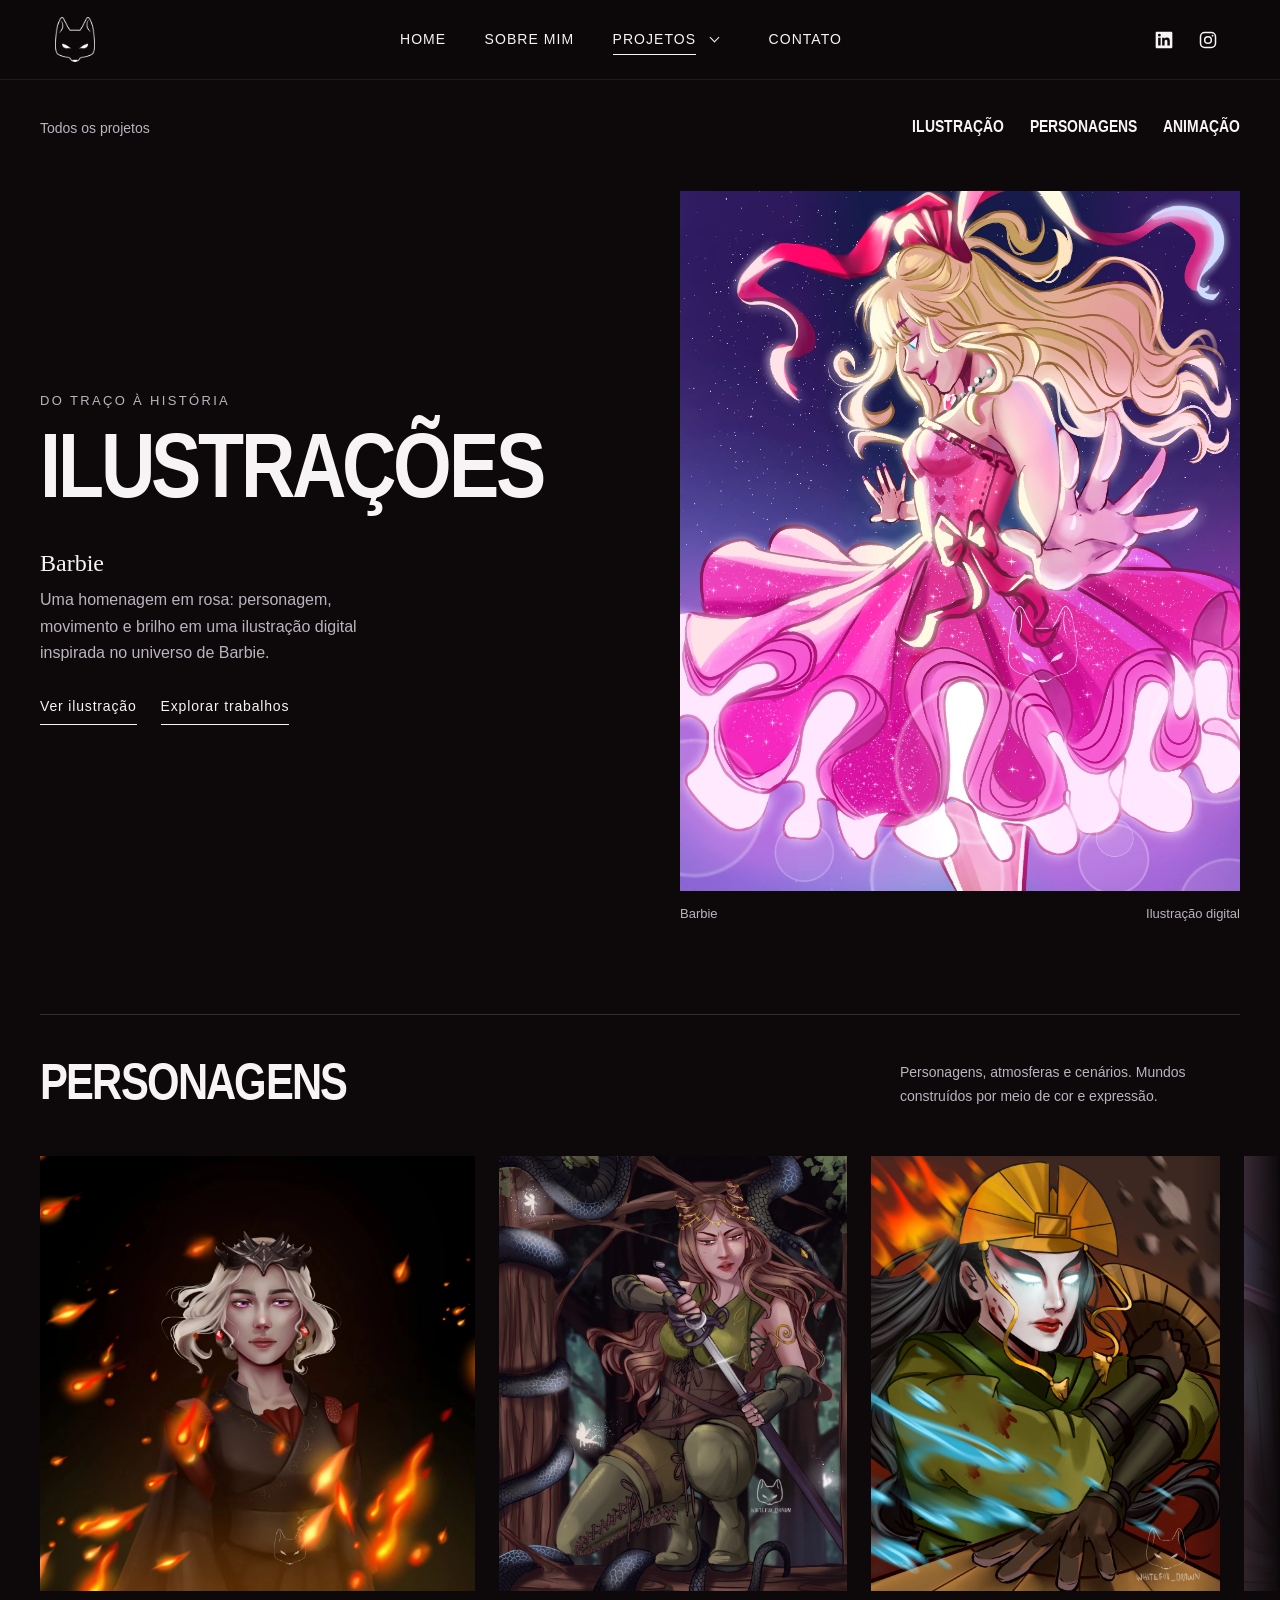
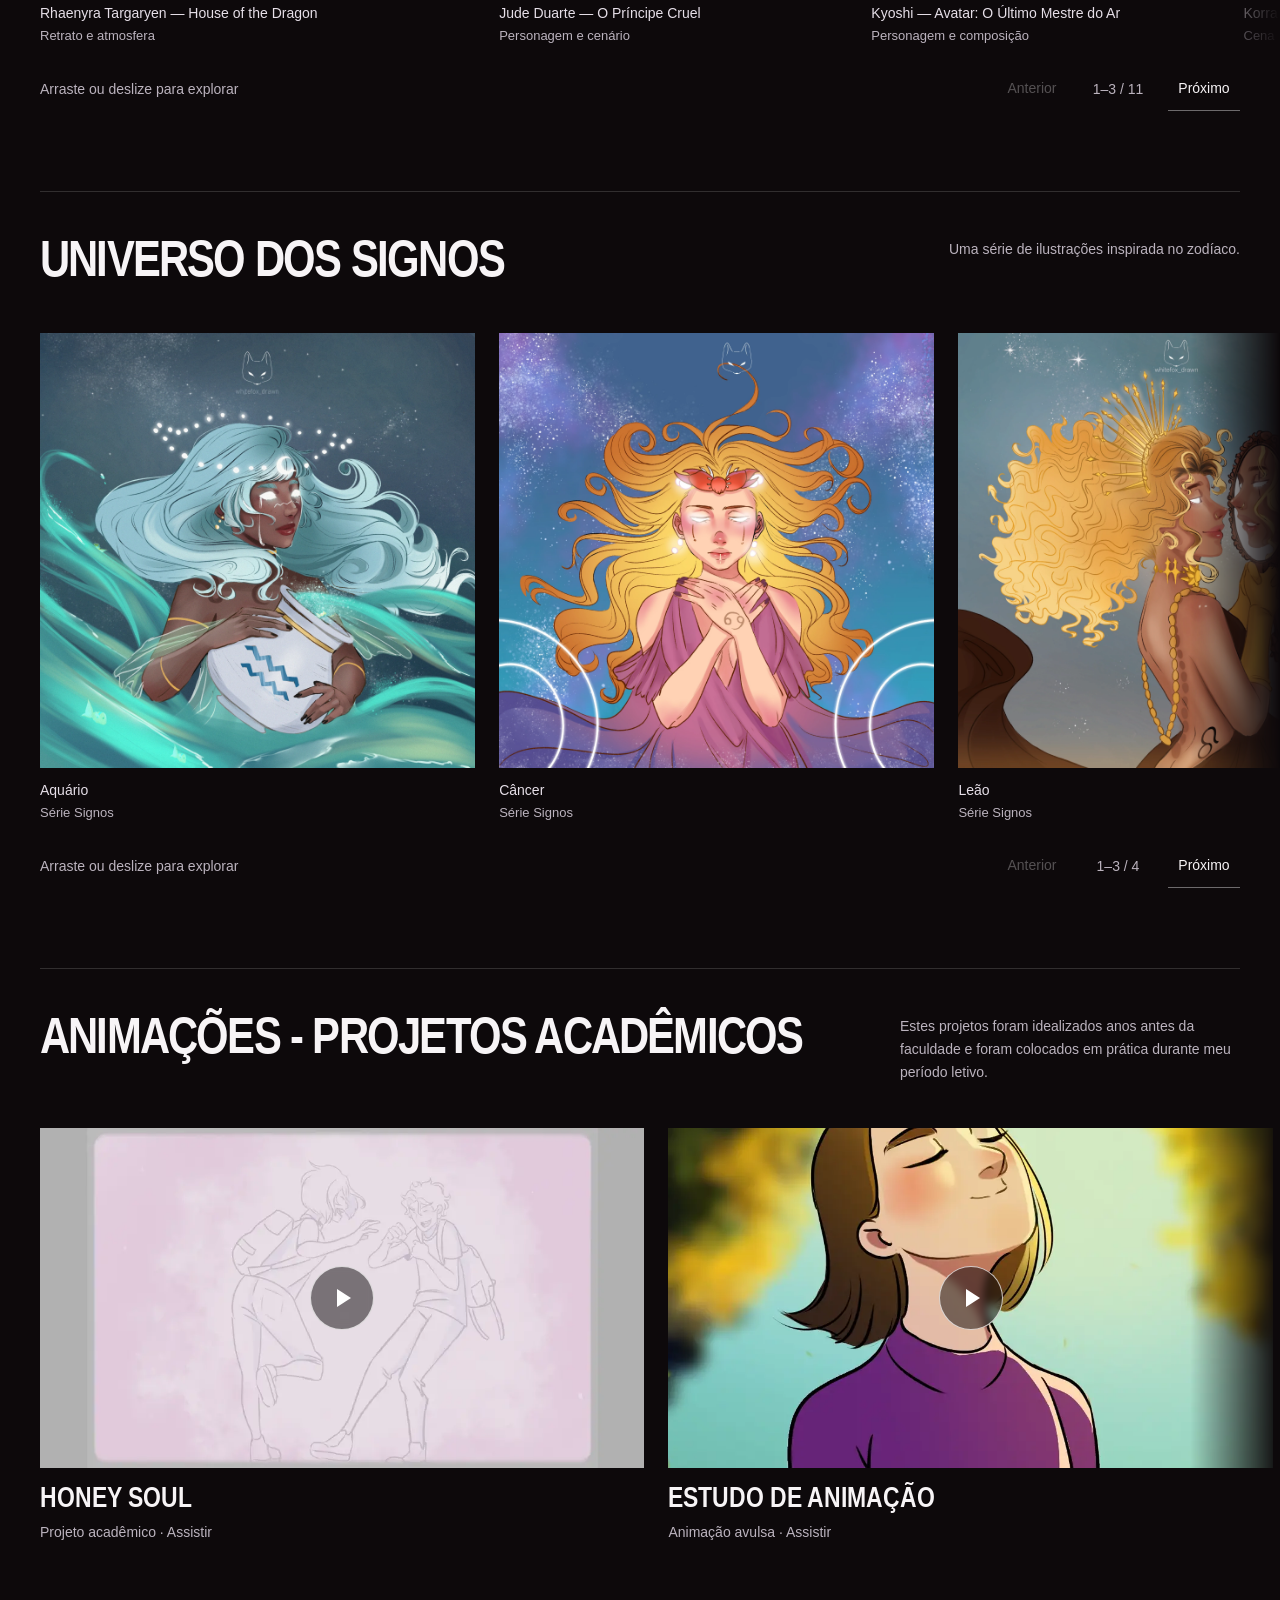
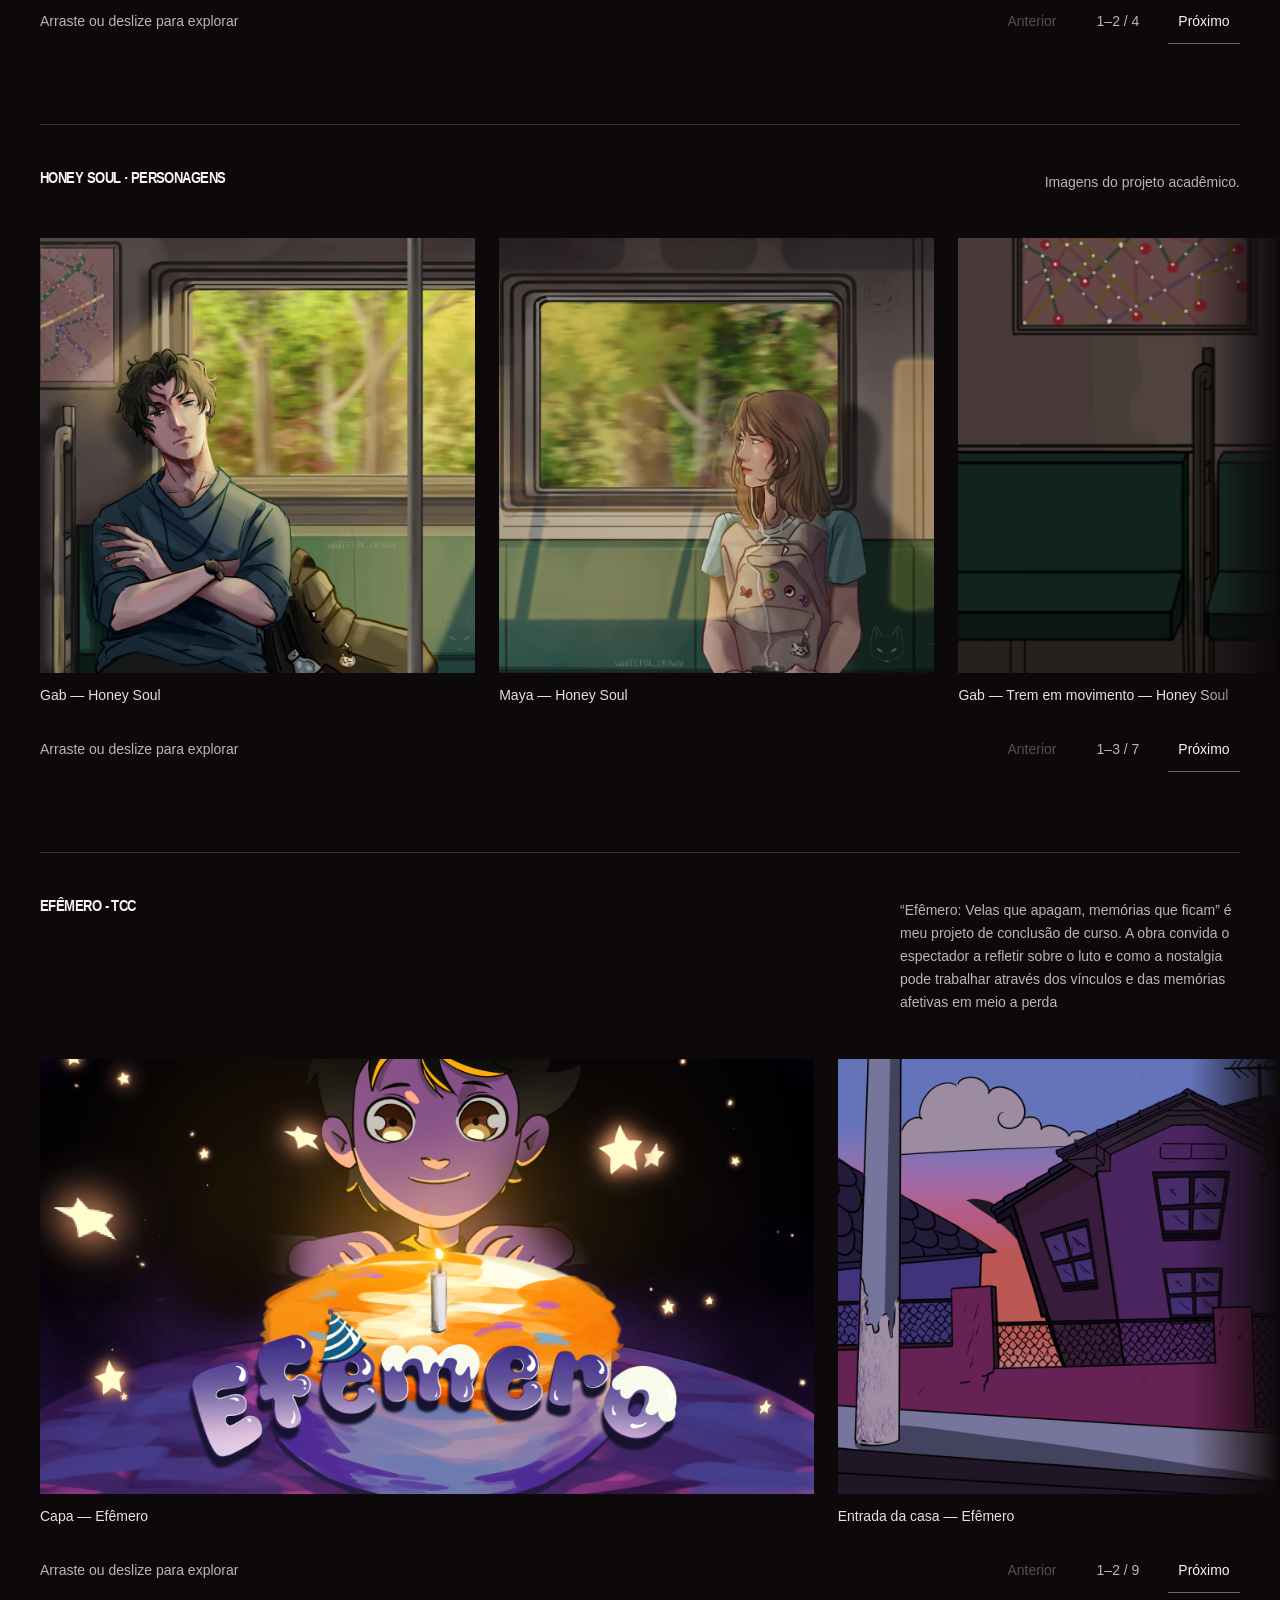
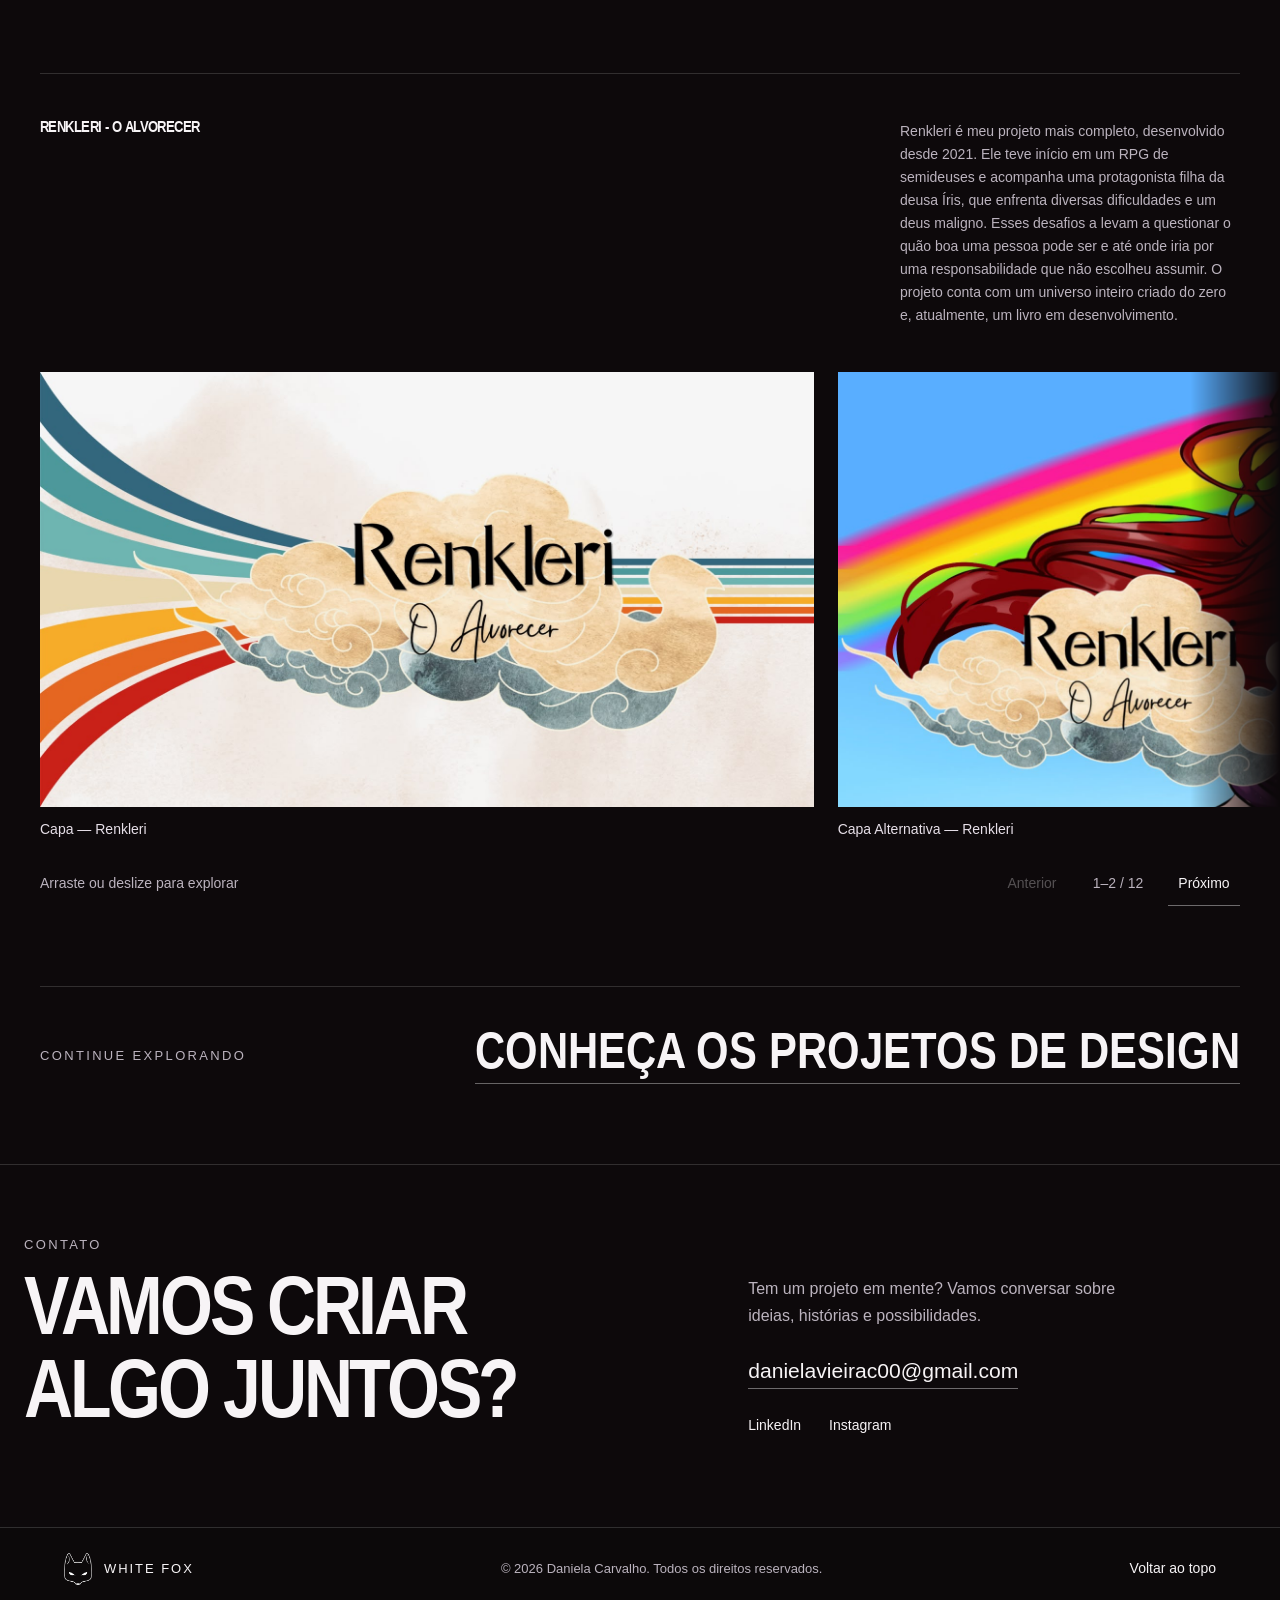
==== commit d1b03aeb: "Atualiza portfolio para versao final" ====
--- a/pages/projeto1.html
+++ b/pages/projeto1.html
@@ -201,7 +201,7 @@
                                     loading="lazy"
                                     decoding="async"
                             /></a>
-                            <figcaption>Rhaenyra Targaryen - House of the Dragon <span>Retrato e atmosfera</span></figcaption>
+                            <figcaption>Rhaenyra Targaryen — House of the Dragon <span>Retrato e atmosfera</span></figcaption>
                         </figure>
                         <figure class="art-card">
                             <a
@@ -217,7 +217,7 @@
                                     loading="lazy"
                                     decoding="async"
                             /></a>
-                            <figcaption>Jude Duarte - Principe Cruel<span>Personagem e narrativa</span></figcaption>
+                            <figcaption>Jude Duarte — O Príncipe Cruel<span>Personagem e cenário</span></figcaption>
                         </figure>
                         <figure class="art-card">
                             <a
@@ -234,7 +234,7 @@
                                     decoding="async"
                             /></a>
                             <figcaption>
-                                Kyoshi - Avatar: O Ultimo Mestre do Ar<span>Personagem e composição</span>
+                                Kyoshi — Avatar: O Último Mestre do Ar<span>Personagem e composição</span>
                             </figcaption>
                         </figure>
                         <figure class="art-card">
@@ -251,7 +251,7 @@
                                     loading="lazy"
                                     decoding="async"
                             /></a>
-                            <figcaption>Korra - A Lenda de Korra<span>Cena e expressão</span></figcaption>
+                            <figcaption>Korra — A Lenda de Korra<span>Cena e expressão</span></figcaption>
                         </figure>
                         <figure class="art-card">
                             <a
@@ -300,7 +300,7 @@
                                     decoding="async"
                             /></a>
                             <figcaption>
-                                Luna - Variação<span>Ilustração digital</span>
+                                Luna — Variação<span>Ilustração digital</span>
                             </figcaption>
                         </figure>
                         </figure>
@@ -354,7 +354,7 @@
                                     loading="lazy"
                                     decoding="async"
                             /></a>
-                            <figcaption>Miguel Ohara - SpiderVerse<span>Ilustração digital</span></figcaption>
+                            <figcaption>Miguel Ohara — SpiderVerse<span>Ilustração digital</span></figcaption>
                         </figure>
                         <figure class="art-card">
                             <a
@@ -370,7 +370,7 @@
                                     loading="lazy"
                                     decoding="async"
                             /></a>
-                            <figcaption>Spider-Punk - SpiderVerse<span>Ilustração digital</span></figcaption>
+                            <figcaption>Spider-Punk — SpiderVerse<span>Ilustração digital</span></figcaption>
                         </figure>
                     </div>
                 </section>
@@ -565,7 +565,8 @@
                                     decoding="async"
                             /></a>
                             <figcaption>Maya — Honey Soul</figcaption>
-                        </figure class="art-card">
+                        </figure>
+                        <figure class="art-card">
                             <a
                                 class="image-link"
                                 href="../assets/img/gab_trem.gif"
@@ -579,8 +580,9 @@
                                     loading="lazy"
                                     decoding="async"
                             /></a>
-                        </figure>
-                        </figure class="art-card">
+                            <figcaption>Gab — Trem em movimento — Honey Soul </figcaption>
+                        </figure>
+                        <figure class="art-card">
                             <a
                                 class="image-link"
                                 href="../assets/img/gab_trem2.gif"
@@ -594,8 +596,9 @@
                                     loading="lazy"
                                     decoding="async"
                             /></a>
-                        </figure>
-                        </figure class="art-card">
+                            <figcaption>Gab — Animação em loop com piscar de olhos e movimento da paisagem — Honey Soul</figcaption>
+                        </figure>
+                        <figure class="art-card">
                             <a
                                 class="image-link"
                                 href="../assets/img/maya_trem.gif"
@@ -609,7 +612,9 @@
                                     loading="lazy"
                                     decoding="async"
                             /></a>
-                        </figure></figure class="art-card">
+                            <figcaption>Maya — Animação em loop da personagem ouvindo música enquanto a paisagem acompanha o movimento do trem — Honey Soul</figcaption>
+                        </figure>
+                        <figure class="art-card">
                             <a
                                 class="image-link"
                                 href="../assets/img/maya_lineart.png"
@@ -623,8 +628,9 @@
                                     loading="lazy"
                                     decoding="async"
                             /></a>
-                        </figure>
-                        </figure class="art-card">
+                            <figcaption>Lineart Maya — Honey Soul</figcaption>
+                        </figure>
+                        <figure class="art-card">
                             <a
                                 class="image-link"
                                 href="../assets/img/gab_lineart.png"
@@ -638,6 +644,7 @@
                                     loading="lazy"
                                     decoding="async"
                             /></a>
+                            <figcaption>Lineart Gab — Honey Soul</figcaption>
                         </figure>
 
                     </div>
@@ -664,7 +671,7 @@
                                     loading="lazy"
                                     decoding="async"
                             /></a>
-                            <figcaption>Efêmero - Capa</figcaption>
+                            <figcaption>Capa — Efêmero</figcaption>
                         </figure>
                         <figure class="art-card">
                             <a
@@ -680,7 +687,7 @@
                                     loading="lazy"
                                     decoding="async"
                             /></a>
-                            <figcaption>Entrada da casa</figcaption>
+                            <figcaption>Entrada da casa — Efêmero</figcaption>
                         </figure>
 
                         <figure class="art-card">
@@ -697,7 +704,7 @@
                                     loading="lazy"
                                     decoding="async"
                             /></a>
-                            <figcaption>Cozinha</figcaption>
+                            <figcaption>Cozinha — Efêmero</figcaption>
                         </figure>
 
                         <figure class="art-card">
@@ -714,7 +721,7 @@
                                     loading="lazy"
                                     decoding="async"
                             /></a>
-                            <figcaption>Festa de aniversário</figcaption>
+                            <figcaption>Festa de aniversário — Efêmero</figcaption>
                         </figure>
                         <figure class="art-card">
                             <a
@@ -730,7 +737,7 @@
                                     loading="lazy"
                                     decoding="async"
                             /></a>
-                            <figcaption>Protagonista aos 4 anos</figcaption>
+                            <figcaption>Protagonista aos 4 anos — Efêmero</figcaption>
                         </figure>
                         <figure class="art-card">
                             <a
@@ -746,7 +753,7 @@
                                     loading="lazy"
                                     decoding="async"
                             /></a>
-                            <figcaption>Protagonista aos 16 anos</figcaption>
+                            <figcaption>Protagonista aos 16 anos — Efêmero</figcaption>
                         </figure>
                         <figure class="art-card">
                             <a
@@ -762,7 +769,7 @@
                                     loading="lazy"
                                     decoding="async"
                             /></a>
-                            <figcaption>Protagonista aos 28 anos</figcaption>
+                            <figcaption>Protagonista aos 28 anos — Efêmero</figcaption>
                         </figure>
                         <figure class="art-card">
                             <a
@@ -778,7 +785,7 @@
                                     loading="lazy"
                                     decoding="async"
                             /></a>
-                            <figcaption>Mãe do protagonista</figcaption>
+                            <figcaption>Mãe do protagonista — Efêmero</figcaption>
                         </figure>
                         <figure class="art-card">
                             <a
@@ -794,7 +801,7 @@
                                     loading="lazy"
                                     decoding="async"
                             /></a>
-                            <figcaption>Esposa e filha do protagonista</figcaption>
+                            <figcaption>Esposa e filha do protagonista — Efêmero</figcaption>
                         </figure>
 
                     </div>
@@ -822,7 +829,7 @@
                                     loading="lazy"
                                     decoding="async"
                             /></a>
-                            <figcaption>Renkleri - Capa</figcaption>
+                            <figcaption>Capa — Renkleri</figcaption>
                         </figure>
                         <figure class="art-card">
                             <a
@@ -838,7 +845,7 @@
                                     loading="lazy"
                                     decoding="async"
                             /></a>
-                            <figcaption>Renkleri - Capa Alternativa</figcaption>
+                            <figcaption>Capa Alternativa — Renkleri</figcaption>
                         </figure>
 
                         <figure class="art-card">
@@ -855,7 +862,7 @@
                                     loading="lazy"
                                     decoding="async"
                             /></a>
-                            <figcaption>Key Frame - Cenário</figcaption>
+                            <figcaption>Hyperion vista de cima — Renkleri </figcaption>
                         </figure>
 
                         <figure class="art-card">
@@ -872,7 +879,7 @@
                                     loading="lazy"
                                     decoding="async"
                             /></a>
-                            <figcaption>Key Frame - Cenário</figcaption>
+                            <figcaption>Cenário — Em evidência uma das 4 grandes montanhas — Renkleri</figcaption>
                         </figure>
                         <figure class="art-card">
                             <a
@@ -888,7 +895,7 @@
                                     loading="lazy"
                                     decoding="async"
                             /></a>
-                            <figcaption>Hyperion, a Cequoia - Renkleri</figcaption>
+                            <figcaption>Hyperion, a Cequoia — Renkleri</figcaption>
                         </figure>
                         <figure class="art-card">
                             <a
@@ -904,7 +911,7 @@
                                     loading="lazy"
                                     decoding="async"
                             /></a>
-                            <figcaption>Prova de Fogo - Renkleri</figcaption>
+                            <figcaption>Luna, estudo de poses — Renkleri</figcaption>
                             </figure>
                         <figure class="art-card">
                             <a
@@ -923,7 +930,7 @@
                                         height="562"
                                     /><span class="play-icon" aria-hidden="true"></span>
                                 </div></a>
-                            <figcaption>Key Frame - Luna</figcaption>
+                            <figcaption>Luna — Key Frame — Renkleri</figcaption>
                         </figure>
                         <figure class="art-card">
                             <a
@@ -942,7 +949,7 @@
                                         height="562"
                                     /><span class="play-icon" aria-hidden="true"></span>
                                 </div></a>
-                            <figcaption>Key Frame - Noah</figcaption>
+                            <figcaption>Noah — Key Frame — Renkleri</figcaption>
                         </figure>
                         <figure class="art-card">
                             <a
@@ -961,7 +968,7 @@
                                         height="562"
                                     /><span class="play-icon" aria-hidden="true"></span>
                                 </div></a>
-                            <figcaption>Key Frame - Kai</figcaption>
+                            <figcaption>Luna — Key Frame — Renkleri</figcaption>
                         </figure>
                         <figure class="art-card">
                             <a
@@ -980,7 +987,7 @@
                                         height="562"
                                     /><span class="play-icon" aria-hidden="true"></span>
                                 </div></a>
-                            <figcaption>Key Frame - Kai</figcaption>
+                            <figcaption>Chapéu da Maya — Key Frame — Renkleri</figcaption>
                         </figure>
                         <figure class="art-card">
                             <a
@@ -999,7 +1006,7 @@
                                         height="562"
                                     /><span class="play-icon" aria-hidden="true"></span>
                                 </div></a>
-                            <figcaption>Key Frame - Kai</figcaption>
+                            <figcaption>Noah e Luna — Key Frame — Renkleri</figcaption>
                         </figure>
                         <figure class="art-card">
                             <a
@@ -1018,7 +1025,7 @@
                                         height="562"
                                     /><span class="play-icon" aria-hidden="true"></span>
                                 </div></a>
-                            <figcaption>Key Frame - Kai</figcaption>
+                            <figcaption>Kai — Key Frame — Renkleri</figcaption>
                         </figure>
 
                     </div>
--- a/style.css
+++ b/style.css
@@ -1617,14 +1617,79 @@
     object-fit: cover;
 }
 
-/* Mesmo tamanho para vídeos, inclusive em galerias mistas */
-.video-grid.carousel-track > .carousel-slide,
-.carousel .carousel-slide.carousel-slide--video {
-    width: min(720px, 85vw);
-}
 
 .carousel .carousel-slide--video .video-thumb {
     width: 100%;
     height: auto;
     aspect-ratio: 16 / 9;
 }
+.sobre .sobre-art {
+    position: relative;
+    isolation: isolate;
+}
+
+/* Remove o raio antigo desenhado pelo CSS */
+.sobre .sobre-art::after {
+    content: none;
+}
+
+/* Exibe os PNGs com a transparência original */
+.sobre .sobre-art img {
+    position: absolute;
+    display: block;
+    inset: auto;
+    max-width: none;
+    object-fit: contain;
+    filter: none;
+    mask-image: none;
+    -webkit-mask-image: none;
+    clip-path: none;
+}
+
+/* Personagem sobre o arco roxo */
+.sobre .sobre-art .sobre-personagem {
+    bottom: 0;
+    left: 50%;
+    width: auto;
+    height: 84%;
+    max-width: 100%;
+    transform: translateX(-50%);
+    z-index: 2;
+}
+
+.sobre .sobre-art .sobre-detalhe {
+    top: 0;
+    right: 4.5%;
+    width: 50%;
+    height: auto;
+    transform: none;
+    z-index: 1;
+}
+.sobre .sobre-art .sobre-personagem {
+    transform: translate(-50%, 20%) scale(1.85);
+    transform-origin: center 75%;
+}
+.sobre .sobre-art .sobre-detalhe {
+    width: 50%;
+    transform: scale(1.7);
+    transform-origin: center;
+}
+/* Vídeos acompanham a altura padrão do carrossel */
+.carousel .carousel-slide:has(.video-card) {
+    width: calc(var(--carousel-height) * 16 / 9);
+}
+
+/* Mantém a capa na proporção correta */
+.carousel .carousel-slide .video-thumb {
+    width: 100%;
+    height: auto;
+    aspect-ratio: 16 / 9;
+    overflow: hidden;
+}
+
+.carousel .carousel-slide .video-thumb img {
+    display: block;
+    width: 100%;
+    height: 100%;
+    object-fit: cover;
+}
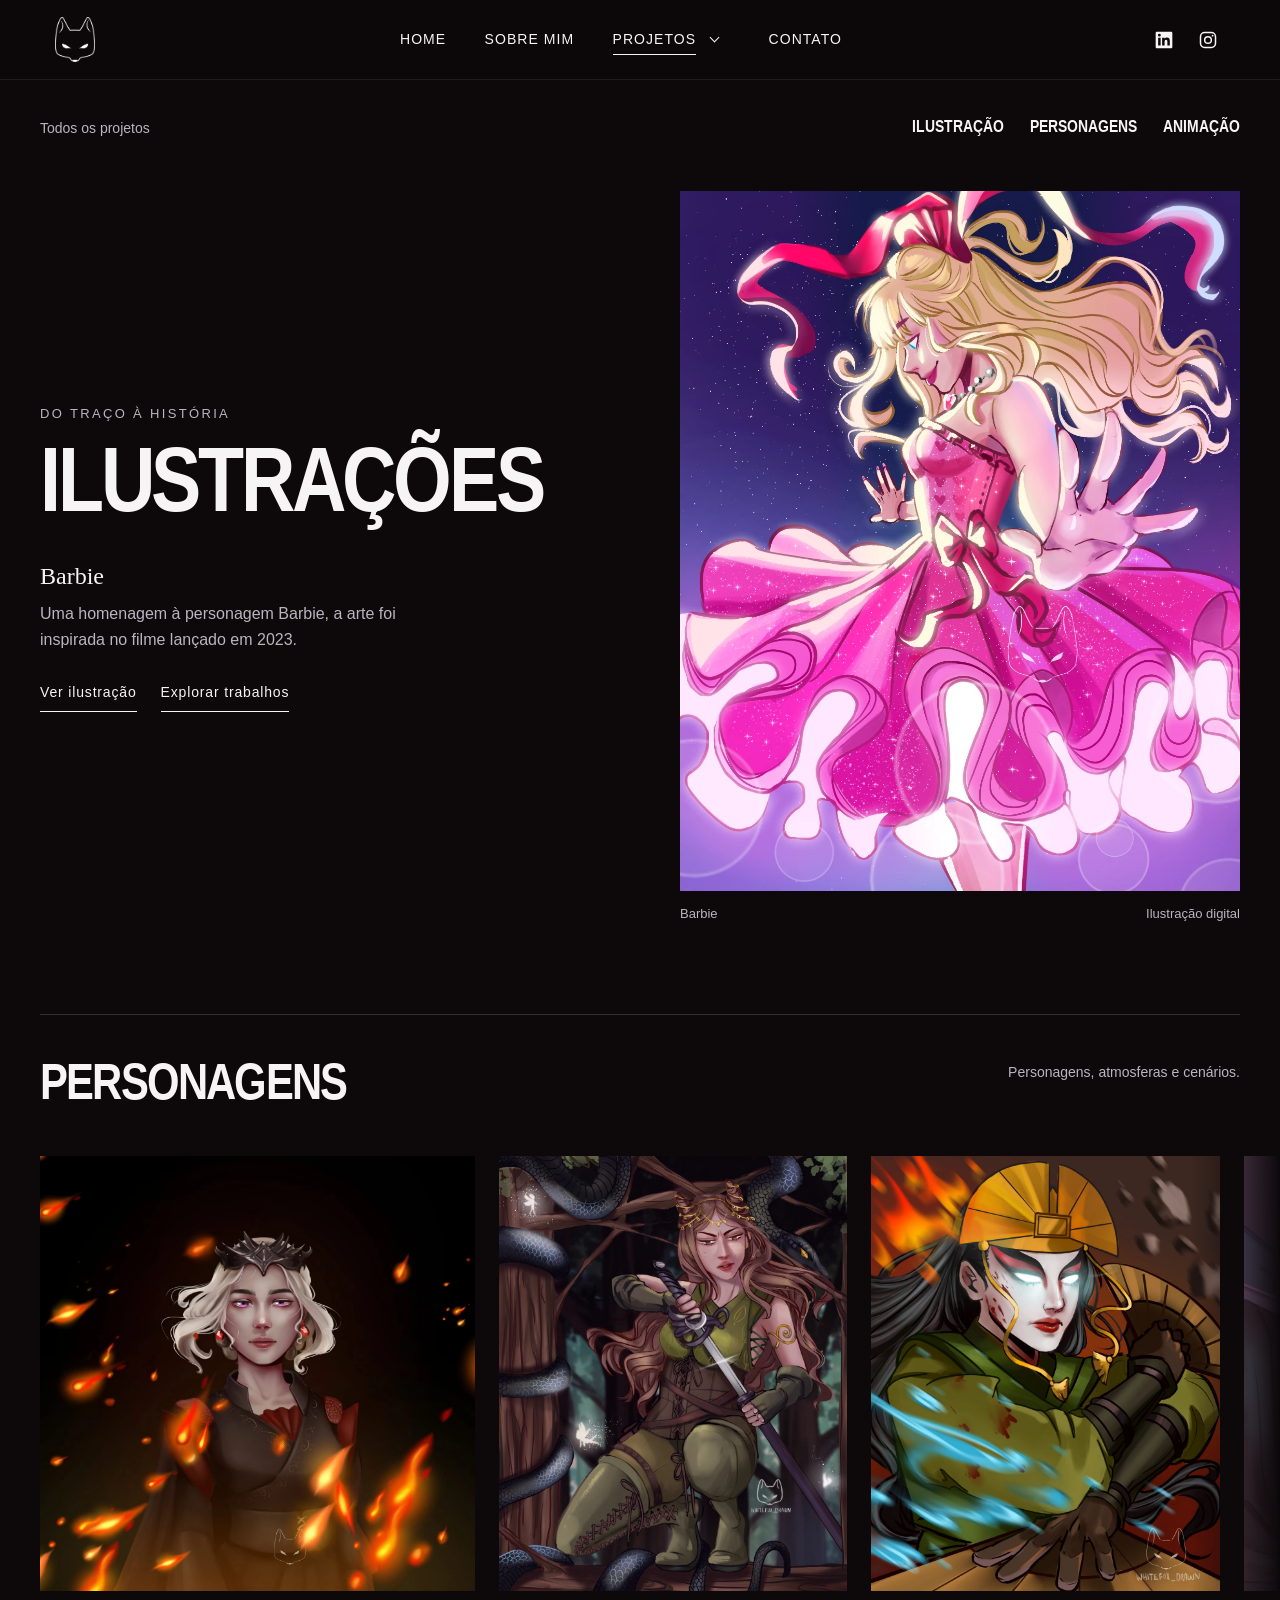
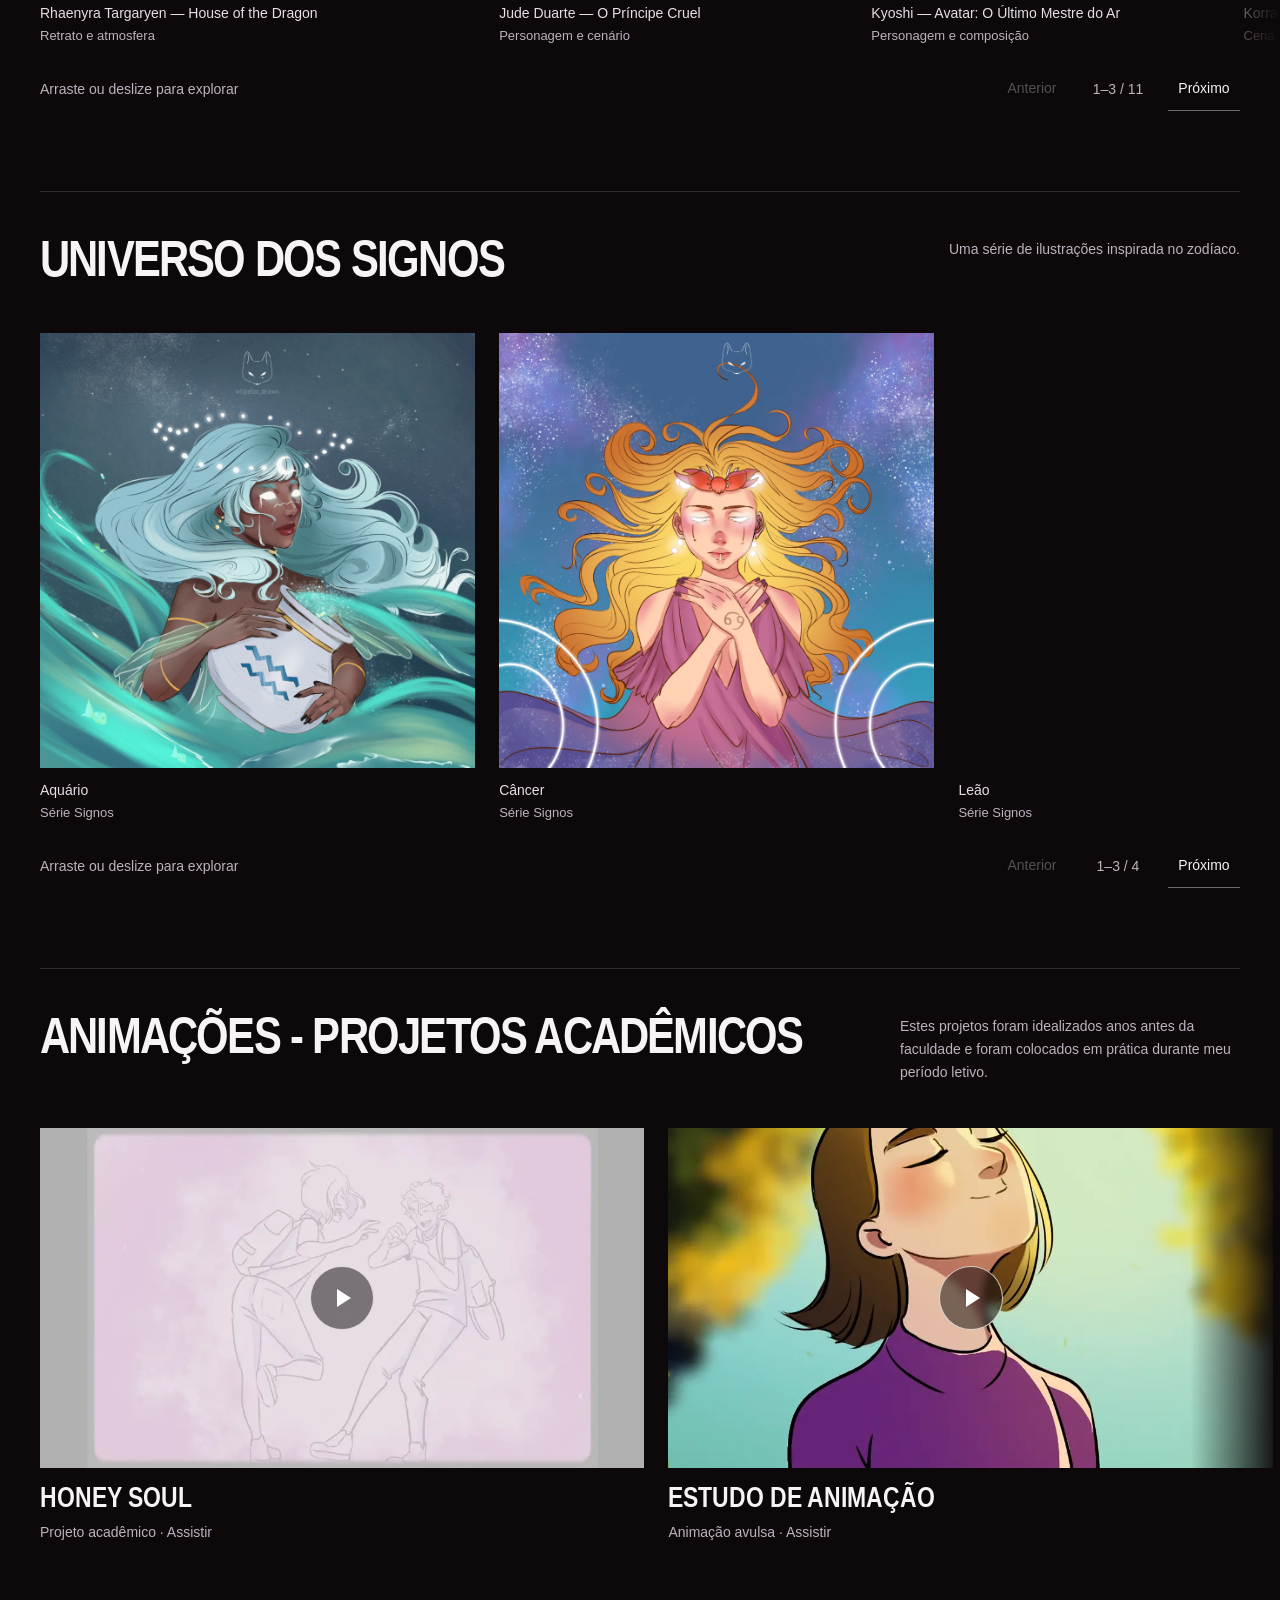
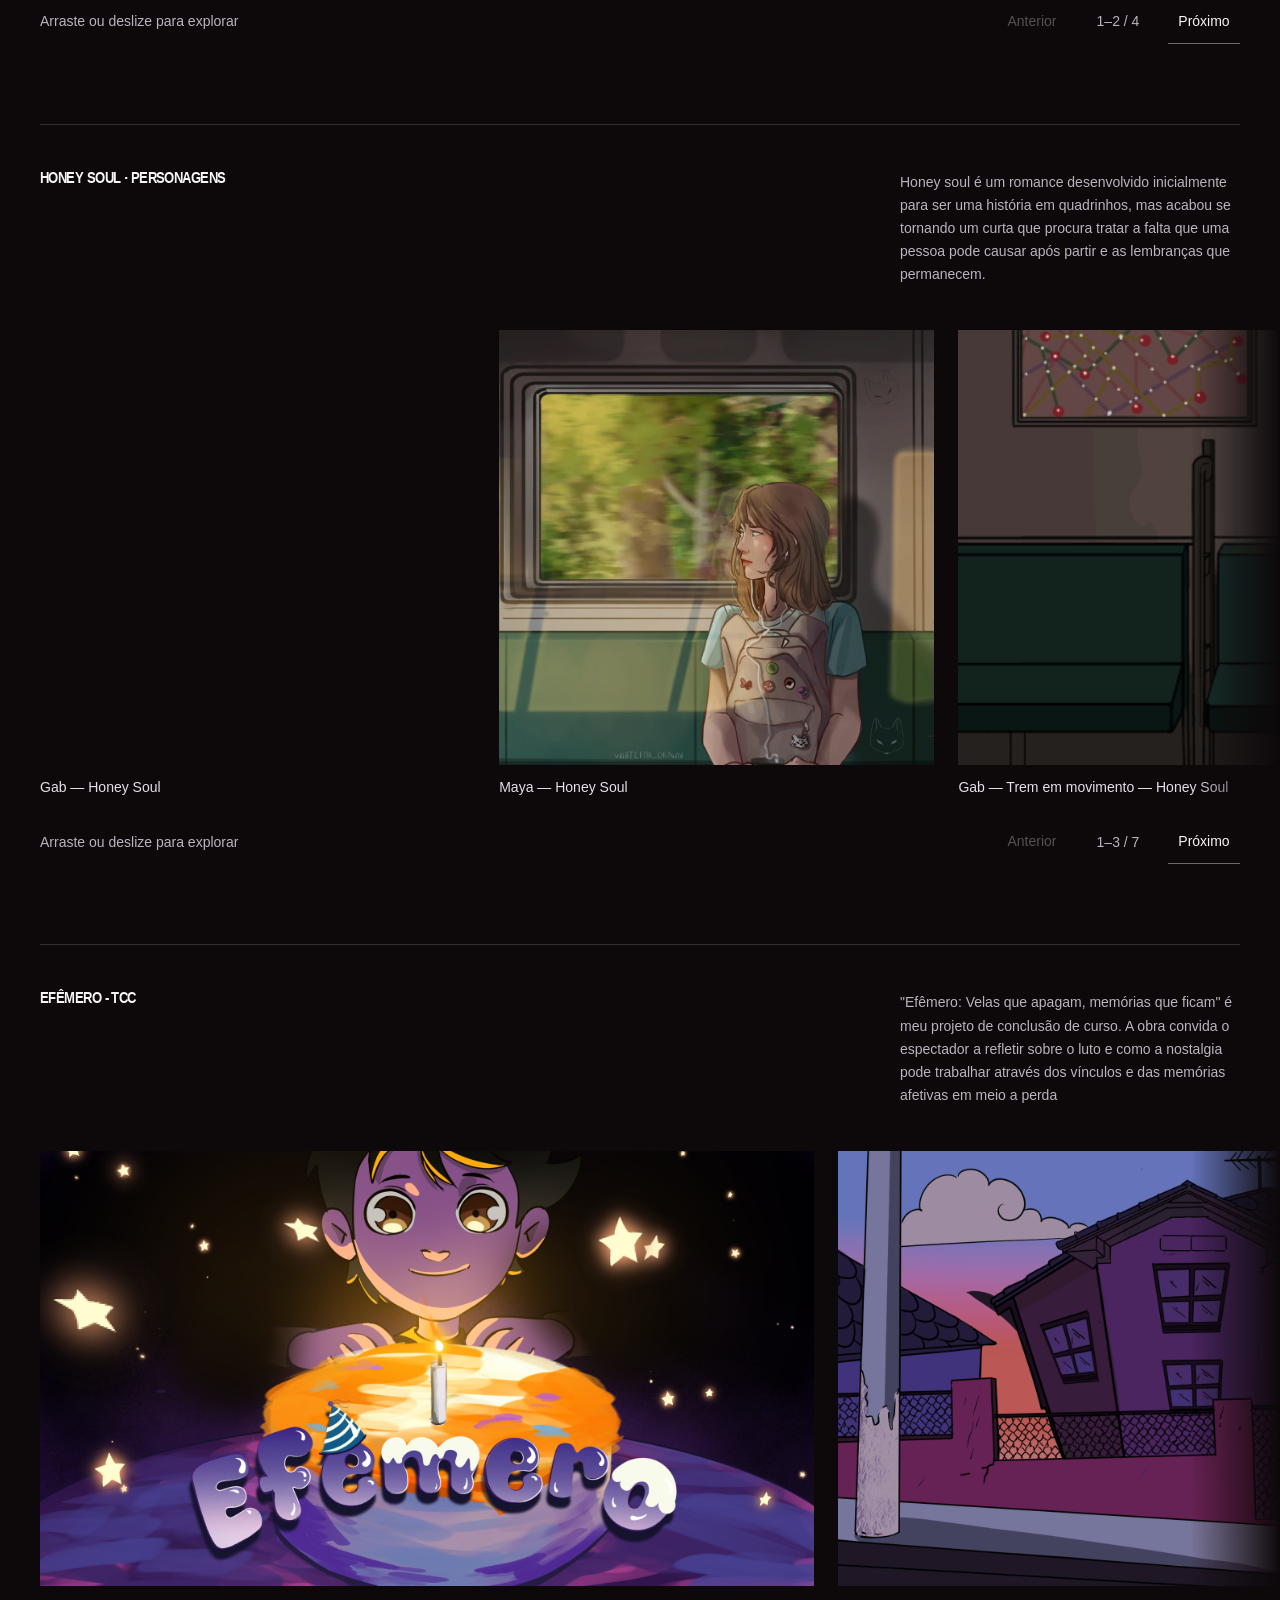
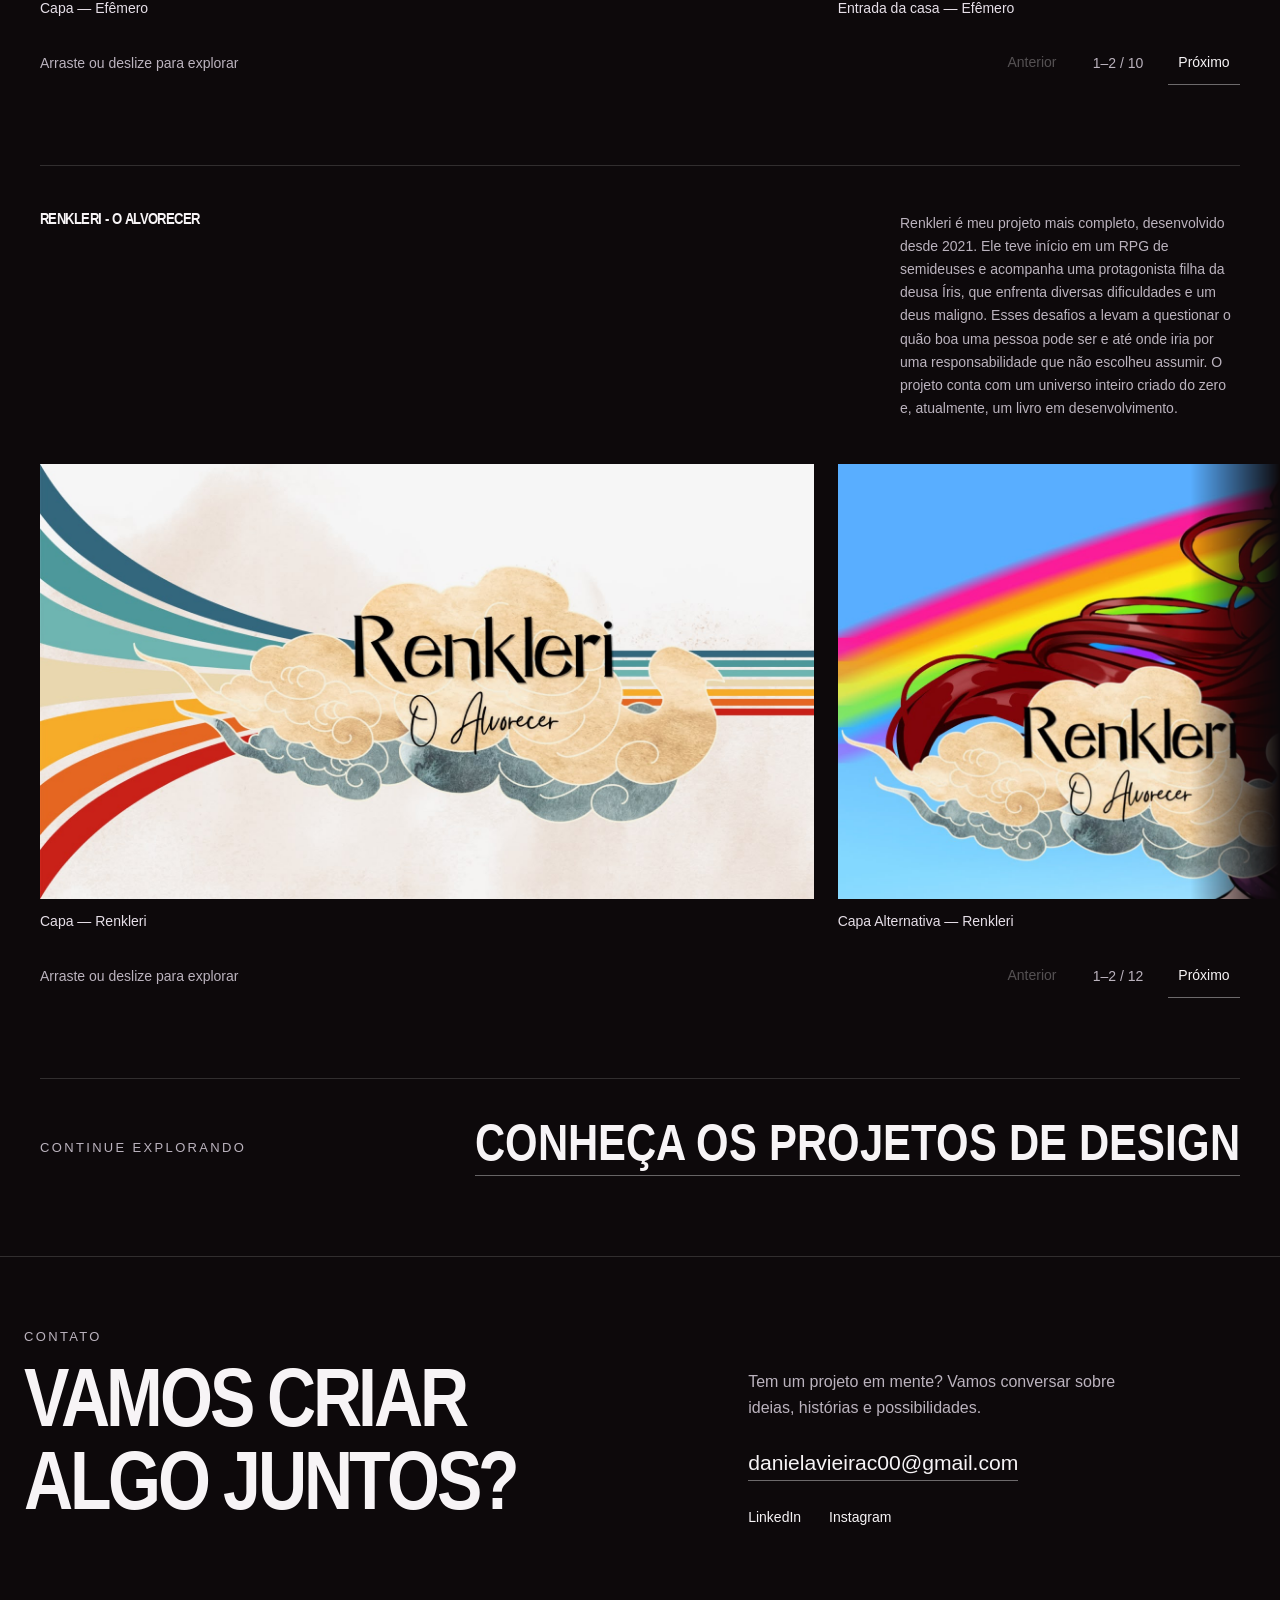
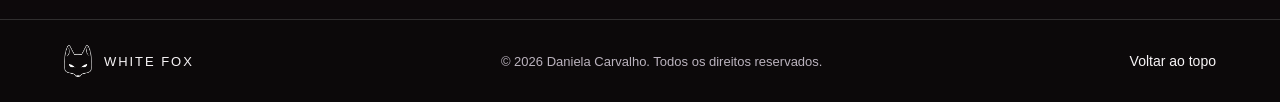
==== commit 23b5ed05: "Adiciona mais vídeos e atualiza portfolio" ====
--- a/pages/projeto1.html
+++ b/pages/projeto1.html
@@ -146,9 +146,7 @@
                         <p class="eyebrow">Do traço à história</p>
                         <h1 class="display" id="illustration-heading">Ilustrações</h1>
                         <h2>Barbie</h2>
-                        <p>
-                            Uma homenagem em rosa: personagem, movimento e brilho em uma ilustração
-                            digital inspirada no universo de Barbie.
+                        <p>Uma homenagem à personagem Barbie, a arte foi inspirada no filme lançado em 2023. 
                         </p>
                         <a
                             class="text-link"
@@ -182,8 +180,7 @@
                     <div class="section-header">
                         <h2 class="display" id="concept-heading">Personagens</h2>
                         <p>
-                            Personagens, atmosferas e cenários. Mundos construídos por meio de cor e
-                            expressão.
+                            Personagens, atmosferas e cenários.
                         </p>
                     </div>
                     <div class="art-grid">
@@ -531,7 +528,8 @@
                 <section class="work-section" aria-labelledby="honey-heading">
                     <div class="section-header">
                         <h class="display" id="honey-heading">Honey Soul · Personagens</h>
-                        <p>Imagens do projeto acadêmico.</p>
+                        <p>Honey soul é um romance desenvolvido inicialmente para ser uma história em quadrinhos, mas acabou se tornando
+                           um curta que procura tratar a falta que uma pessoa pode causar após partir e as lembranças que permanecem.</p>
                     </div>
                     <div class="art-grid sheets">
                         <figure class="art-card">
@@ -596,7 +594,7 @@
                                     loading="lazy"
                                     decoding="async"
                             /></a>
-                            <figcaption>Gab — Animação em loop com piscar de olhos e movimento da paisagem — Honey Soul</figcaption>
+                            <figcaption>Gab — Animação em loop — Honey Soul</figcaption>
                         </figure>
                         <figure class="art-card">
                             <a
@@ -612,7 +610,7 @@
                                     loading="lazy"
                                     decoding="async"
                             /></a>
-                            <figcaption>Maya — Animação em loop da personagem ouvindo música enquanto a paisagem acompanha o movimento do trem — Honey Soul</figcaption>
+                            <figcaption>Maya — Animação em loop — Honey Soul</figcaption>
                         </figure>
                         <figure class="art-card">
                             <a
@@ -652,8 +650,8 @@
                 <section class="work-section" aria-labelledby="honey-heading">
                     <div class="section-header">
                         <h class="display" id="honey-heading">Efêmero - TCC</h>
-                        <p>“Efêmero: Velas que apagam, memórias que ficam” é meu projeto de
-                             conclusão de curso. A obra convida o espectador a refletir sobre o luto e como a nostalgia pode trabalhar através dos vínculos e das memórias afetivas em meio a perda
+                        <p>"Efêmero: Velas que apagam, memórias que ficam" é meu projeto de
+                        conclusão de curso. A obra convida o espectador a refletir sobre o luto e como a nostalgia pode trabalhar através dos vínculos e das memórias afetivas em meio a perda
                         </p>
                     </div>
                     <div class="art-grid sheets">
@@ -706,6 +704,44 @@
                             /></a>
                             <figcaption>Cozinha — Efêmero</figcaption>
                         </figure>
+                        <figure class="art-card">
+                            <a
+                                class="video-card"
+                                href="../assets/video/Efemero2.mp4"
+                                data-gallery="animations"
+                                data-type="video"
+                                data-title="Renkleri"
+                                data-poster="../assets/video/Efemero2.mp4"
+                                ><div class="video-thumb">
+                                    <img
+                                        src="../assets/img/efemero_quarto.png"
+                                        alt="Capa Luna"
+                                        loading="lazy"
+                                        width="1000"
+                                        height="562"
+                                    /><span class="play-icon" aria-hidden="true"></span>
+                                </div></a>
+                            <figcaption>Quarto — Efêmero</figcaption>
+                        </figure>
+                        <figure class="art-card">
+                            <a
+                                class="video-card"
+                                href="../assets/video/Efemero1.mkv"
+                                data-gallery="animations"
+                                data-type="video"
+                                data-title="Renkleri"
+                                data-poster="../assets/video/Efemero1.mkv"
+                                ><div class="video-thumb">
+                                    <img
+                                        src="../assets/img/efemero_quarto2.png"
+                                        alt="Capa Luna"
+                                        loading="lazy"
+                                        width="1000"
+                                        height="562"
+                                    /><span class="play-icon" aria-hidden="true"></span>
+                                </div></a>
+                            <figcaption>Protagonista assistindo a fita de sua mãe — Efêmero</figcaption>
+                        </figure>
 
                         <figure class="art-card">
                             <a
@@ -753,7 +789,7 @@
                                     loading="lazy"
                                     decoding="async"
                             /></a>
-                            <figcaption>Protagonista aos 16 anos — Efêmero</figcaption>
+                            <figcaption>Protagonista aos 12 anos — Efêmero</figcaption>
                         </figure>
                         <figure class="art-card">
                             <a
@@ -769,7 +805,7 @@
                                     loading="lazy"
                                     decoding="async"
                             /></a>
-                            <figcaption>Protagonista aos 28 anos — Efêmero</figcaption>
+                            <figcaption>Protagonista aos 30 anos — Efêmero</figcaption>
                         </figure>
                         <figure class="art-card">
                             <a
@@ -787,22 +823,7 @@
                             /></a>
                             <figcaption>Mãe do protagonista — Efêmero</figcaption>
                         </figure>
-                        <figure class="art-card">
-                            <a
-                                class="image-link"
-                                href="../assets/img/efemero5.png"
-                                data-gallery="efemero"
-                                data-title="perso - efemero"
-                                ><img
-                                    src="../assets/img/efemero5.png"
-                                    alt="perso - efemero"
-                                    width="1024"
-                                    height="1024"
-                                    loading="lazy"
-                                    decoding="async"
-                            /></a>
-                            <figcaption>Esposa e filha do protagonista — Efêmero</figcaption>
-                        </figure>
+
 
                     </div>
                 </section>
--- a/style.css
+++ b/style.css
@@ -1665,10 +1665,7 @@
     transform: none;
     z-index: 1;
 }
-.sobre .sobre-art .sobre-personagem {
-    transform: translate(-50%, 20%) scale(1.85);
-    transform-origin: center 75%;
-}
+
 .sobre .sobre-art .sobre-detalhe {
     width: 50%;
     transform: scale(1.7);
@@ -1692,4 +1689,20 @@
     width: 100%;
     height: 100%;
     object-fit: cover;
+}
+.sobre .sobre-art .sobre-personagem {
+    position: absolute;
+    top: auto;
+    right: auto;
+    bottom: 0;
+    left: 45%;
+
+    width: auto;
+    height: 90%;
+    max-width: none;
+    max-height: none;
+
+    transform: translate(-50%, 5.2%);
+    transform-origin: center;
+    z-index: 1;
 }
